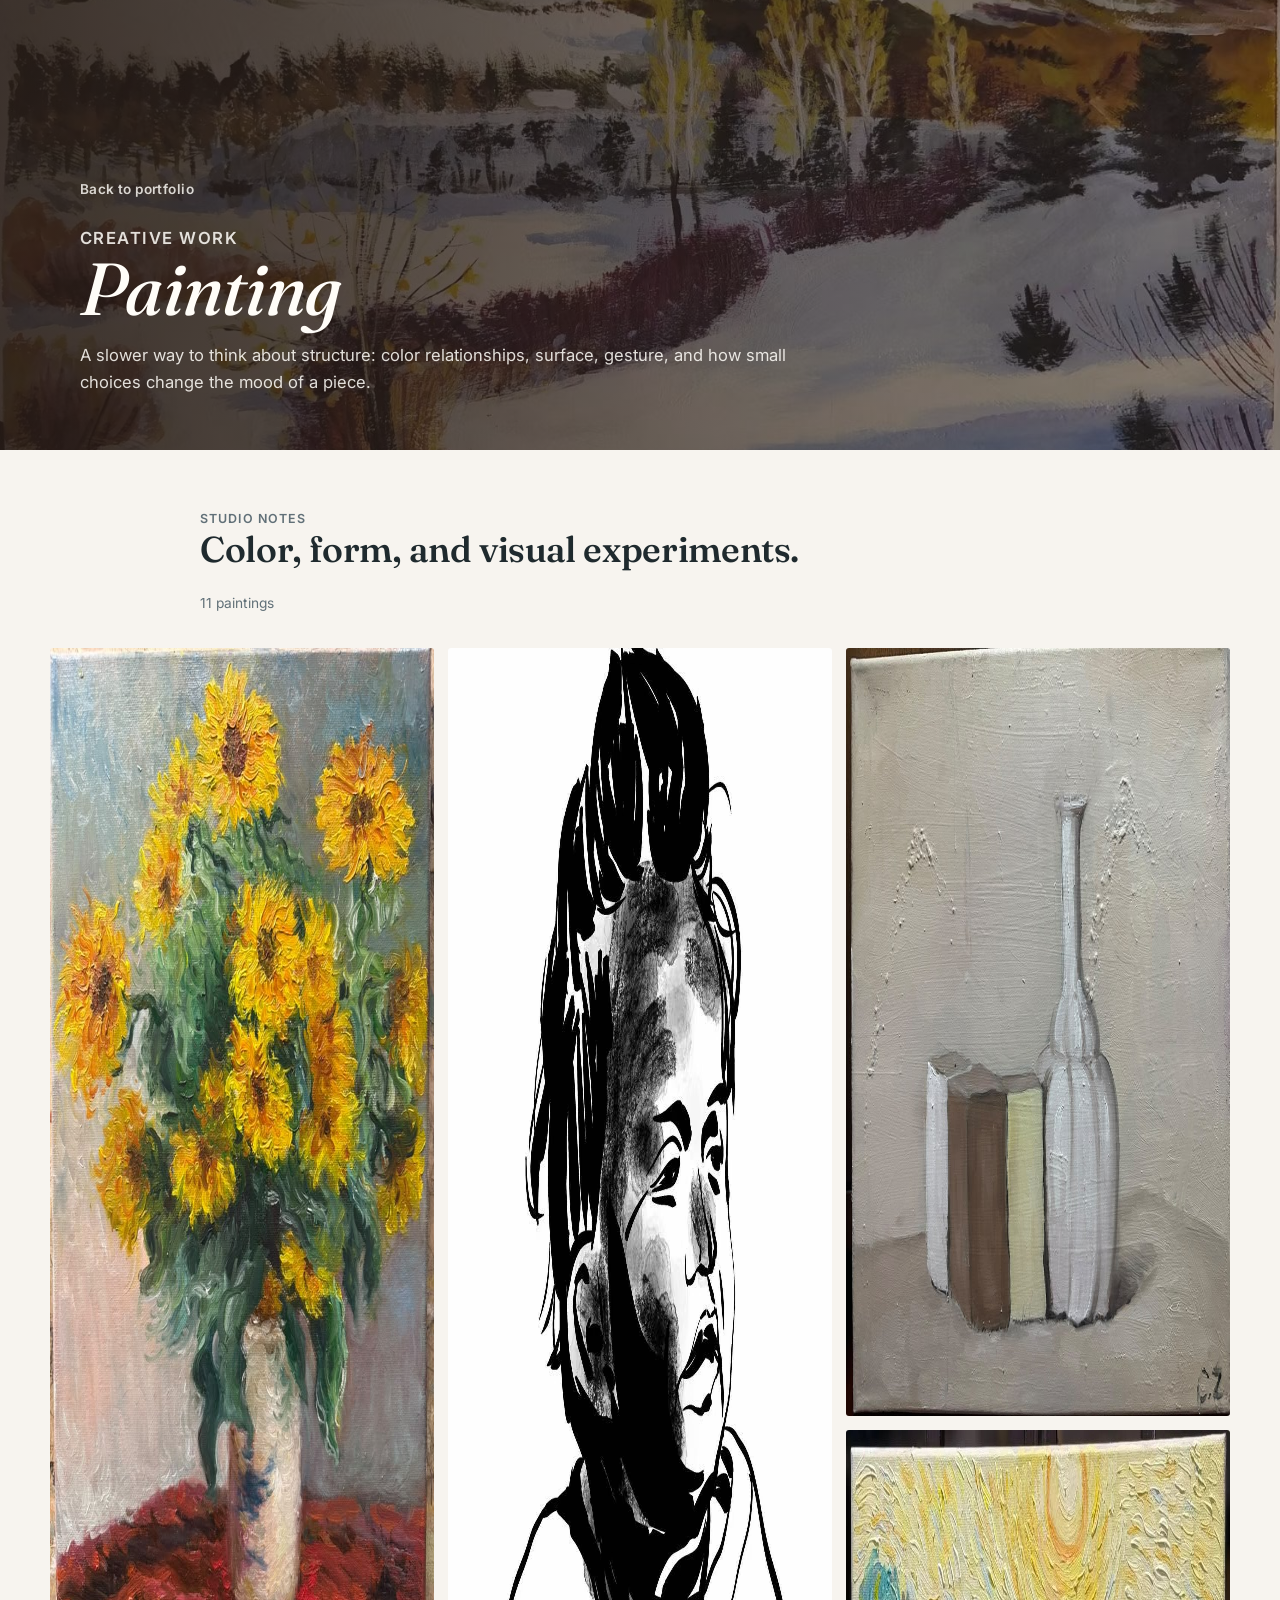
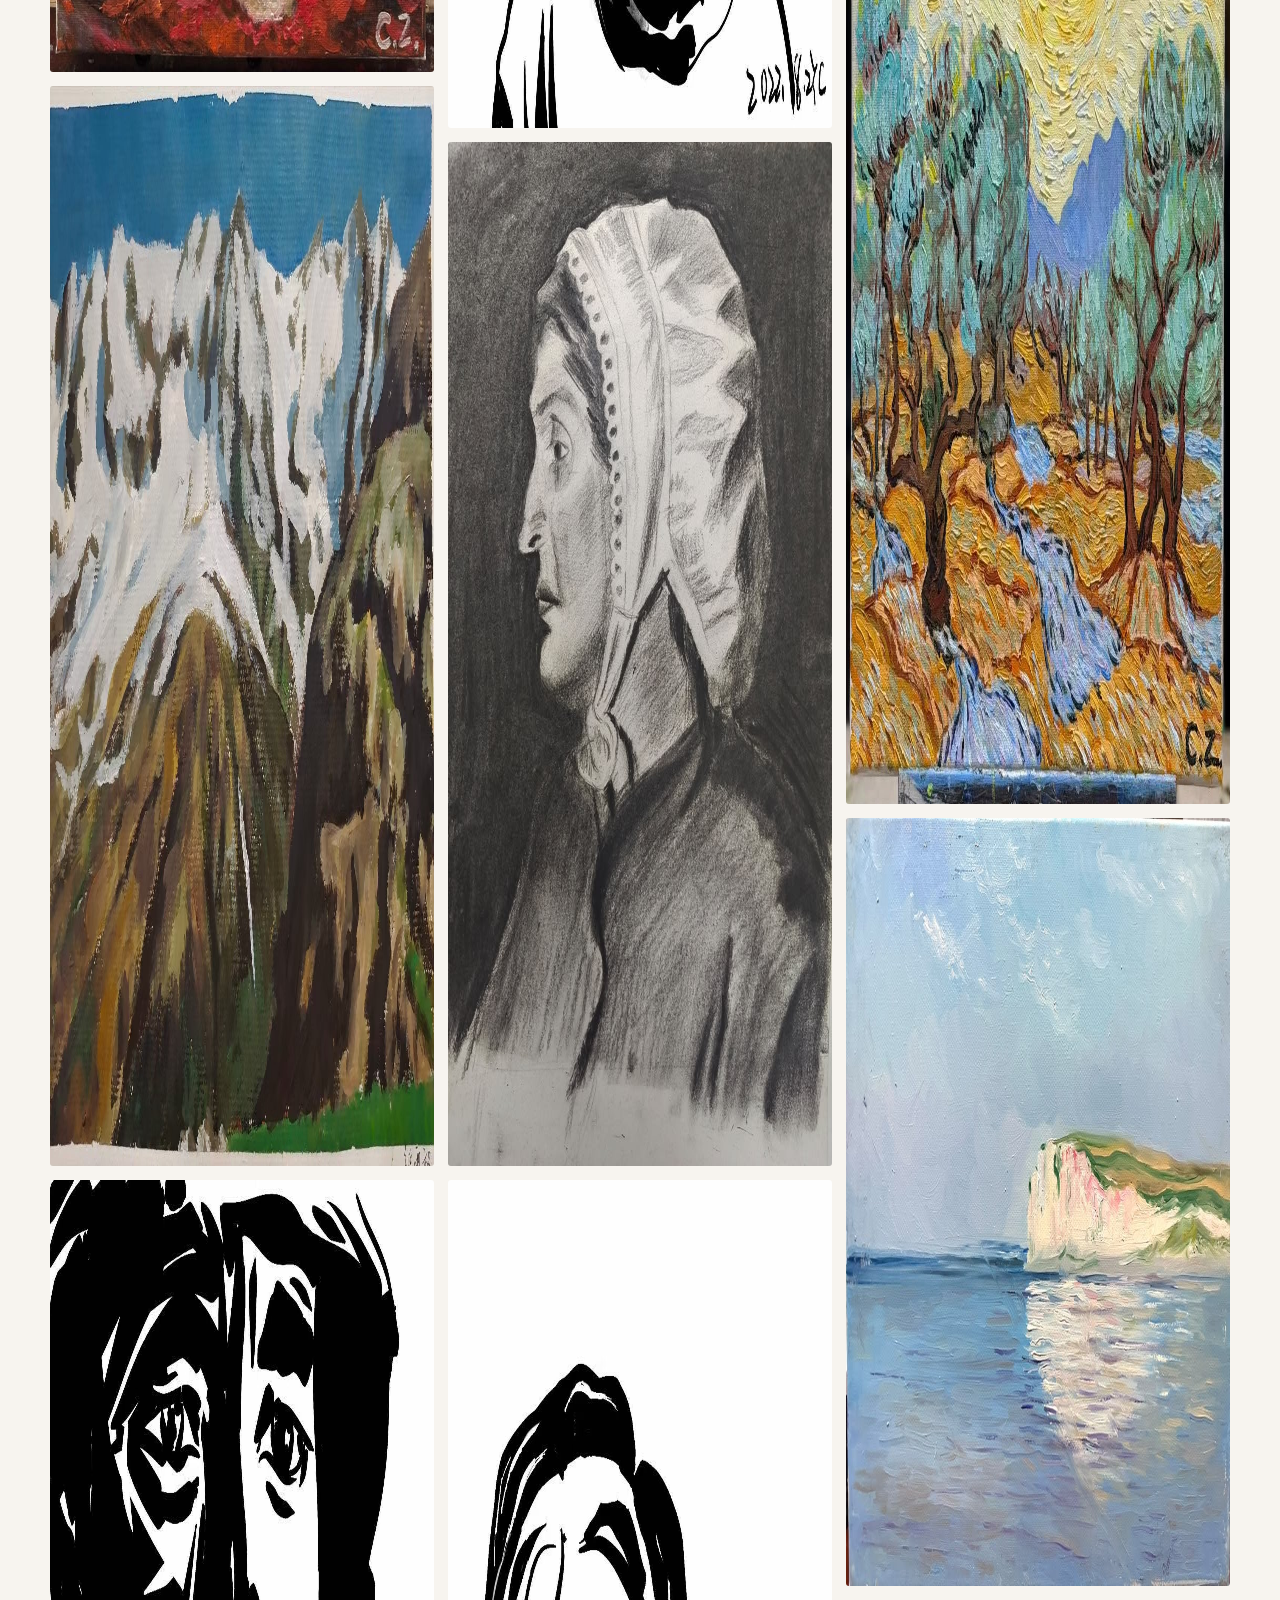
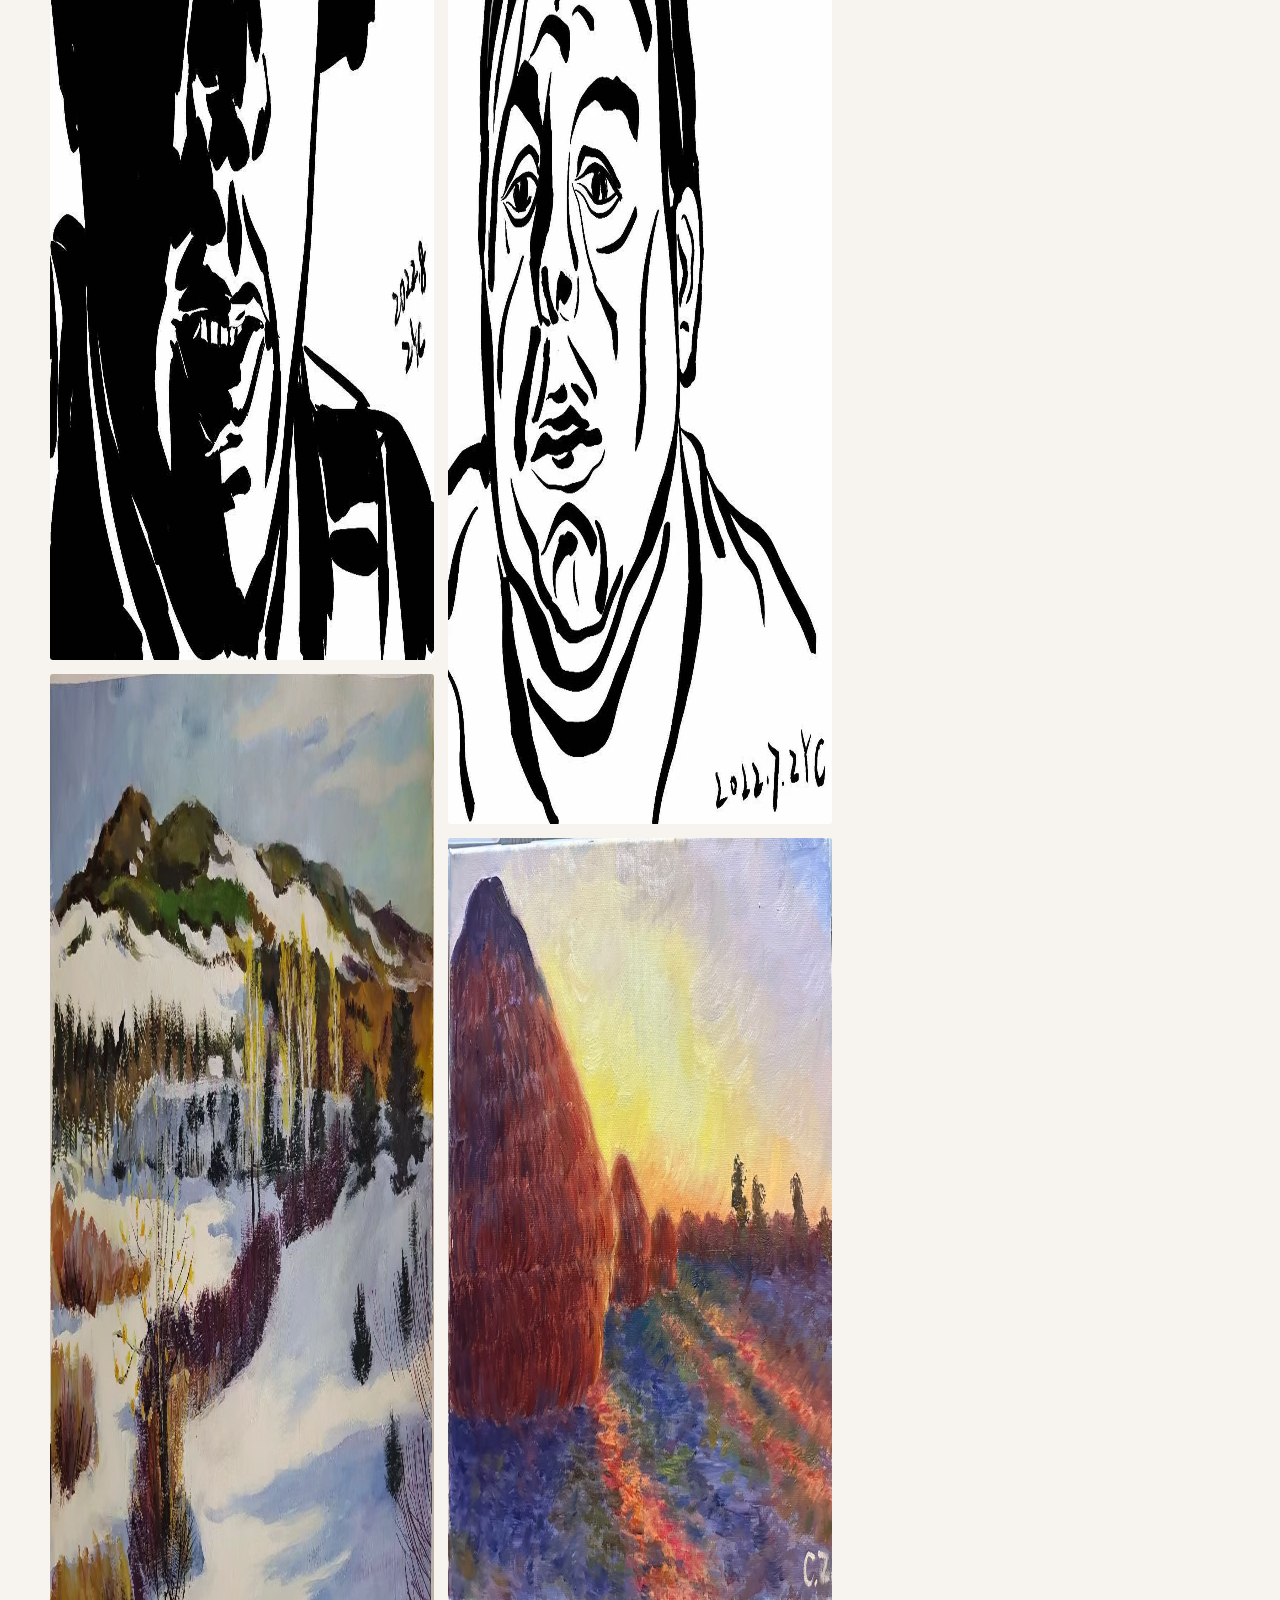
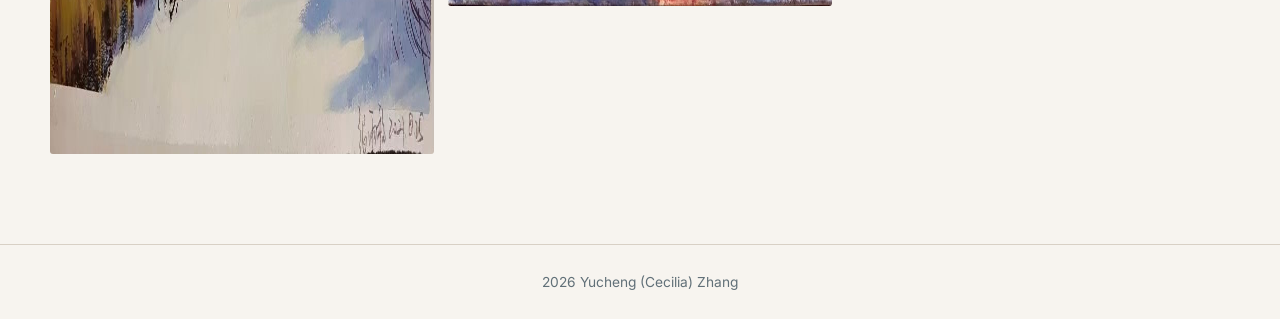
==== painting/index.html @ c375d411 "update" ====
<!DOCTYPE html>
<html lang="en">

<head>
    <meta charset="UTF-8">
    <meta name="viewport" content="width=device-width, initial-scale=1.0">
    <title>Painting | Yucheng (Cecilia) Zhang</title>
    <meta name="description" content="Painting gallery for Yucheng (Cecilia) Zhang: oil and acrylic studies.">
    <link rel="preconnect" href="https://fonts.googleapis.com">
    <link rel="preconnect" href="https://fonts.gstatic.com" crossorigin>
    <link href="https://fonts.googleapis.com/css2?family=Fraunces:ital,opsz,wght@0,9..144,300..600;1,9..144,400..560&family=Inter:wght@400;500;600;700&display=swap" rel="stylesheet">
    <link rel="stylesheet" href="../css/styles.css">
</head>

<body class="gallery-page">
    <header class="gallery-hero painting-hero">
        <div class="gallery-hero-inner">
            <a href="../index.html#creative" class="back-link">Back to portfolio</a>
            <p class="eyebrow">Creative Work</p>
            <h1>Painting</h1>
            <p>
                A slower way to think about structure: color relationships, surface, gesture,
                and how small choices change the mood of a piece.
            </p>
        </div>
    </header>

    <main>
        <section class="gallery-intro">
            <div class="section-kicker">Studio Notes</div>
            <h2>Color, form, and visual experiments.</h2>
            <p class="gallery-count">11 paintings</p>
        </section>

        <section class="photo-grid" aria-label="Painting">
            <figure><img src="painting-01.jpg" alt="Painting 1" loading="lazy" width="768" height="1024"></figure>
            <figure><img src="painting-02.jpg" alt="Painting 2" loading="lazy" width="1457" height="1080"></figure>
            <figure><img src="painting-03.jpg" alt="Painting 3" loading="lazy" width="1440" height="1080"></figure>
            <figure><img src="painting-04.jpg" alt="Painting 4" loading="lazy" width="1495" height="1080"></figure>
            <figure><img src="painting-05.jpg" alt="Painting 5" loading="lazy" width="1397" height="1080"></figure>
            <figure><img src="painting-06.jpg" alt="Painting 6" loading="lazy" width="768" height="1024"></figure>
            <figure><img src="painting-07.jpg" alt="Painting 7" loading="lazy" width="1080" height="1244"></figure>
            <figure><img src="painting-08.jpg" alt="Painting 8" loading="lazy" width="1024" height="768"></figure>
            <figure><img src="painting-09.jpg" alt="Painting 9" loading="lazy" width="1024" height="768"></figure>
            <figure><img src="painting-10.jpg" alt="Painting 10" loading="lazy" width="1289" height="974"></figure>
            <figure><img src="painting-11.jpg" alt="Painting 11" loading="lazy" width="1024" height="768"></figure>
        </section>
    </main>

    <div class="lightbox" id="lightbox">
        <button class="lightbox-close" id="lightbox-close" aria-label="Close">&#10005;</button>
        <button class="lightbox-prev" id="lightbox-prev" aria-label="Previous">&#8249;</button>
        <img id="lightbox-img" src="" alt="">
        <button class="lightbox-next" id="lightbox-next" aria-label="Next">&#8250;</button>
    </div>

    <footer>
        <p>2026 Yucheng (Cecilia) Zhang</p>
    </footer>

    <script>
        (function () {
            var imgs = Array.prototype.slice.call(document.querySelectorAll('.photo-grid img'));
            var lightbox = document.getElementById('lightbox');
            var lightboxImg = document.getElementById('lightbox-img');
            var current = 0;

            function open(index) {
                current = index;
                lightboxImg.src = imgs[current].src;
                lightboxImg.alt = imgs[current].alt;
                lightbox.classList.add('is-open');
            }

            function close() {
                lightbox.classList.remove('is-open');
                lightboxImg.src = '';
            }

            function show(delta) {
                current = (current + delta + imgs.length) % imgs.length;
                lightboxImg.src = imgs[current].src;
                lightboxImg.alt = imgs[current].alt;
            }

            imgs.forEach(function (img, i) {
                img.addEventListener('click', function () { open(i); });
            });

            document.getElementById('lightbox-close').addEventListener('click', close);
            document.getElementById('lightbox-prev').addEventListener('click', function () { show(-1); });
            document.getElementById('lightbox-next').addEventListener('click', function () { show(1); });

            lightbox.addEventListener('click', function (e) {
                if (e.target === lightbox) close();
            });

            document.addEventListener('keydown', function (e) {
                if (!lightbox.classList.contains('is-open')) return;
                if (e.key === 'Escape') close();
                if (e.key === 'ArrowLeft') show(-1);
                if (e.key === 'ArrowRight') show(1);
            });
        })();
    </script>
</body>

</html>
---- css/styles.css ----
/* Yucheng Zhang Portfolio */

:root {
  --paper: #f7f4ef;
  --surface: #fffdf8;
  --surface-2: #efe8de;
  --ink: #1f2a2e;
  --muted: #617078;
  --line: #d8d0c5;
  --teal: #1f766d;
  --blue: #2f5f8f;
  --clay: #a85f42;
  --gold: #b18434;
  --shadow: 0 10px 28px rgba(31, 42, 46, 0.08);
  --shadow-hover: 0 16px 36px rgba(31, 42, 46, 0.14);
  --font-display: "Fraunces", "Iowan Old Style", ui-serif, Georgia, serif;
  --font-body: Inter, ui-sans-serif, system-ui, -apple-system, BlinkMacSystemFont, "Segoe UI", Arial, sans-serif;
  --radius: 3px;
}

* {
  box-sizing: border-box;
}

html {
  scroll-behavior: smooth;
}

body {
  margin: 0;
  min-height: 100vh;
  color: var(--ink);
  background: var(--paper);
  font-family: var(--font-body);
  line-height: 1.62;
}

img {
  max-width: 100%;
  display: block;
}

a {
  color: var(--blue);
  text-decoration: none;
}

a:hover {
  color: var(--teal);
  text-decoration: underline;
}

.hero {
  position: relative;
  min-height: 86vh;
  display: grid;
  align-items: end;
  padding: 96px 24px 64px;
  color: #fffdf8;
  overflow: hidden;
  background:
    linear-gradient(90deg, rgba(17, 24, 27, 0.86), rgba(17, 24, 27, 0.56) 54%, rgba(17, 24, 27, 0.26)),
    url("../imgs/hero-photo.jpg") center 38% / cover no-repeat;
}

.hero::after {
  content: "";
  position: absolute;
  inset: auto 0 0;
  height: 34%;
  background: linear-gradient(180deg, rgba(247, 244, 239, 0), var(--paper));
  pointer-events: none;
}

.hero-inner {
  position: relative;
  z-index: 1;
  width: min(1120px, 100%);
  margin: 0 auto;
}

.profile-pic {
  width: 140px;
  height: 140px;
  border-radius: 999px;
  object-fit: cover;
  border: 2px solid rgba(255, 253, 248, 0.85);
  box-shadow: 0 14px 30px rgba(0, 0, 0, 0.28);
  margin-bottom: 26px;
}

.eyebrow,
.section-kicker,
.meta {
  margin: 0;
  color: var(--muted);
  font-family: var(--font-body);
  font-size: 0.78rem;
  font-weight: 600;
  line-height: 1.5;
  text-transform: uppercase;
  letter-spacing: 0.09em;
}

.hero .eyebrow {
  color: rgba(255, 253, 248, 0.78);
}

h1,
h2,
h3,
p {
  margin-top: 0;
}

h1,
h2,
h3 {
  font-family: var(--font-display);
  font-weight: 560;
  letter-spacing: -0.01em;
}

h1 {
  max-width: 920px;
  margin-bottom: 18px;
  font-size: clamp(2.7rem, 7vw, 5.6rem);
  font-weight: 480;
  font-style: italic;
  line-height: 1.02;
}

h2 {
  margin-bottom: 22px;
  color: var(--ink);
  font-size: clamp(1.7rem, 2.8vw, 2.7rem);
  line-height: 1.14;
}

h3 {
  margin-bottom: 10px;
  color: var(--ink);
  font-size: 1.18rem;
  font-weight: 600;
  line-height: 1.28;
  letter-spacing: 0;
}

.hero-copy {
  max-width: 700px;
  margin-bottom: 26px;
  color: rgba(255, 253, 248, 0.88);
  font-size: clamp(1.02rem, 1.5vw, 1.2rem);
}

.hero-actions,
.resume-grid,
.contact-section p:last-child {
  display: flex;
  flex-wrap: wrap;
  gap: 12px;
}

.button,
.resume-grid a,
.work-card a {
  display: inline-flex;
  align-items: center;
  justify-content: center;
  min-height: 42px;
  padding: 10px 16px;
  border: 1px solid var(--line);
  border-radius: var(--radius);
  background: var(--surface);
  color: var(--ink);
  font-weight: 600;
  font-size: 0.94rem;
  line-height: 1.2;
  text-decoration: none;
  transition: transform 0.15s ease, background 0.15s ease, border-color 0.15s ease, color 0.15s ease;
}

.hero .button {
  border-color: rgba(255, 253, 248, 0.32);
  background: rgba(255, 253, 248, 0.1);
  color: #fffdf8;
  backdrop-filter: blur(14px);
}

.button.primary,
.resume-grid a:first-child {
  border-color: var(--teal);
  background: var(--teal);
  color: #fffdf8;
}

.button:hover,
.resume-grid a:hover,
.work-card a:hover {
  transform: translateY(-1px);
  color: #fffdf8;
  background: var(--ink);
  border-color: var(--ink);
  text-decoration: none;
}

nav {
  position: sticky;
  top: 0;
  z-index: 20;
  display: flex;
  justify-content: center;
  align-items: center;
  gap: 4px;
  flex-wrap: wrap;
  padding: 12px 18px;
  background: rgba(255, 253, 248, 0.88);
  border-bottom: 1px solid var(--line);
  backdrop-filter: blur(18px);
}

nav a {
  padding: 8px 13px;
  border-radius: var(--radius);
  color: var(--ink);
  font-size: 0.88rem;
  font-weight: 600;
  letter-spacing: 0.01em;
}

nav a.nav-secondary {
  color: var(--muted);
  font-size: 0.82rem;
}

nav a:hover {
  color: var(--teal);
  background: rgba(31, 118, 109, 0.08);
  text-decoration: none;
}

.section {
  width: min(1120px, calc(100% - 32px));
  margin: 0 auto;
  padding: 80px 0;
}

.section + .section {
  border-top: 1px solid var(--line);
}

.two-column {
  display: grid;
  grid-template-columns: minmax(0, 1.1fr) minmax(280px, 0.9fr);
  gap: 40px;
  align-items: start;
}

.two-column p,
.work-card p,
.timeline p,
.creative-band > p,
.gallery-intro p {
  color: var(--muted);
}

.signal-list {
  display: grid;
  gap: 12px;
}

.signal-list p {
  margin: 0;
  padding: 14px 16px;
  border-left: 2px solid var(--teal);
  background: rgba(255, 253, 248, 0.6);
}

.work-grid {
  display: grid;
  grid-template-columns: repeat(2, minmax(0, 1fr));
  gap: 18px;
}

.work-card,
.timeline article {
  position: relative;
  padding: 24px;
  border: 1px solid var(--line);
  border-radius: var(--radius);
  background: var(--surface);
  box-shadow: none;
}

.work-card.featured {
  grid-column: 1 / -1;
  display: grid;
  grid-template-columns: minmax(0, 1fr) minmax(280px, 0.78fr);
  column-gap: 28px;
  border-color: var(--ink);
  border-width: 1px;
}

.work-card.featured .meta,
.work-card.featured h3,
.work-card.featured p,
.work-card.featured a {
  grid-column: 1;
}

.work-card.featured ul {
  grid-column: 2;
  grid-row: 2 / span 3;
  margin-top: 0;
}

ul {
  margin: 14px 0 0;
  padding-left: 20px;
}

li {
  margin: 8px 0;
}

li::marker {
  color: var(--teal);
}

.timeline {
  display: grid;
  gap: 16px;
}

.timeline article {
  display: grid;
  grid-template-columns: minmax(180px, 0.36fr) minmax(0, 1fr);
  gap: 20px;
  align-items: start;
}

.timeline h3 {
  margin-bottom: 8px;
}

.timeline p {
  margin: 0;
}

.creative-band {
  width: min(1180px, calc(100% - 32px));
}

.creative-grid {
  display: grid;
  grid-template-columns: repeat(2, minmax(0, 1fr));
  gap: 18px;
  margin-top: 26px;
}

.creative-card {
  min-height: 300px;
  display: flex;
  flex-direction: column;
  justify-content: end;
  gap: 8px;
  padding: 26px;
  border-radius: var(--radius);
  color: #fffdf8;
  overflow: hidden;
  background: #243338;
  box-shadow: none;
  transition: transform 0.2s ease;
}

.creative-card:hover {
  color: #fffdf8;
  transform: translateY(-3px);
  text-decoration: none;
}

.photo-card {
  background:
    linear-gradient(180deg, rgba(20, 29, 32, 0.08), rgba(20, 29, 32, 0.82)),
    url("../imgs/creative-photo.jpg") center / cover no-repeat;
}

.painting-card {
  background:
    linear-gradient(180deg, rgba(57, 37, 31, 0.1), rgba(57, 37, 31, 0.84)),
    url("../imgs/creative-painting.jpg") center / cover no-repeat;
}

.creative-card span {
  font-family: var(--font-body);
  font-size: 0.78rem;
  font-weight: 700;
  letter-spacing: 0.1em;
  text-transform: uppercase;
}

.creative-card strong {
  max-width: 520px;
  font-family: var(--font-display);
  font-weight: 500;
  font-style: italic;
  font-size: clamp(1.3rem, 2.2vw, 1.85rem);
  line-height: 1.2;
}

.resume-grid {
  align-items: stretch;
}

.resume-grid a {
  flex: 1 1 220px;
}

.contact-section {
  padding-bottom: 64px;
}

.contact-section p {
  margin-bottom: 12px;
}

.contact-section p:last-child a {
  padding-right: 16px;
  font-weight: 600;
}

footer {
  padding: 26px;
  border-top: 1px solid var(--line);
  color: var(--muted);
  text-align: center;
  font-size: 0.86rem;
}

footer p {
  margin: 0;
}

/* ---------- Gallery pages ---------- */

.gallery-page {
  background: var(--paper);
}

.gallery-hero {
  min-height: 50vh;
  display: grid;
  align-items: end;
  padding: 84px 24px 54px;
  color: #fffdf8;
  background:
    linear-gradient(90deg, rgba(17, 24, 27, 0.84), rgba(17, 24, 27, 0.38)),
    url("../imgs/gallery-photo-hero.jpg") center / cover no-repeat;
}

.painting-hero {
  background:
    linear-gradient(90deg, rgba(38, 28, 24, 0.86), rgba(38, 28, 24, 0.4)),
    url("../imgs/gallery-painting-hero.jpg") center / cover no-repeat;
}

.gallery-hero-inner {
  width: min(1120px, 100%);
  margin: 0 auto;
}

.back-link {
  display: inline-flex;
  margin-bottom: 26px;
  color: rgba(255, 253, 248, 0.82);
  font-family: var(--font-body);
  font-size: 0.85rem;
  font-weight: 600;
  letter-spacing: 0.03em;
}

.back-link:hover {
  color: #fffdf8;
}

.gallery-hero h1 {
  margin-bottom: 16px;
  font-size: clamp(2.6rem, 6vw, 4.6rem);
}

.gallery-hero p {
  max-width: 720px;
  margin-bottom: 0;
  color: rgba(255, 253, 248, 0.86);
  font-size: 1.04rem;
}

.gallery-intro {
  width: min(880px, calc(100% - 32px));
  margin: 0 auto;
  padding: 60px 0 12px;
}

.gallery-count {
  color: var(--muted);
  font-size: 0.86rem;
}

/* Masonry image grid */
.photo-grid {
  width: min(1180px, calc(100% - 32px));
  margin: 8px auto 90px;
  column-count: 3;
  column-gap: 14px;
}

.photo-grid figure {
  margin: 0 0 14px;
  break-inside: avoid;
  position: relative;
  overflow: hidden;
  border-radius: var(--radius);
  background: var(--surface-2);
}

.photo-grid img {
  width: 100%;
  display: block;
  cursor: zoom-in;
  transition: transform 0.5s ease, filter 0.5s ease;
}

.photo-grid figure:hover img {
  transform: scale(1.025);
}

@media (max-width: 860px) {
  .photo-grid {
    column-count: 2;
  }
}

@media (max-width: 560px) {
  .photo-grid {
    column-count: 1;
  }
}

/* Lightbox */
.lightbox {
  position: fixed;
  inset: 0;
  z-index: 100;
  display: none;
  align-items: center;
  justify-content: center;
  padding: 40px;
  background: rgba(15, 19, 21, 0.94);
}

.lightbox.is-open {
  display: flex;
}

.lightbox img {
  max-width: 100%;
  max-height: 88vh;
  border-radius: 2px;
  box-shadow: 0 30px 70px rgba(0, 0, 0, 0.5);
}

.lightbox-close,
.lightbox-prev,
.lightbox-next {
  position: absolute;
  border: 1px solid rgba(255, 253, 248, 0.3);
  background: rgba(255, 253, 248, 0.08);
  color: #fffdf8;
  border-radius: 999px;
  width: 44px;
  height: 44px;
  display: flex;
  align-items: center;
  justify-content: center;
  font-family: var(--font-body);
  font-size: 1.1rem;
  cursor: pointer;
}

.lightbox-close:hover,
.lightbox-prev:hover,
.lightbox-next:hover {
  background: rgba(255, 253, 248, 0.18);
}

.lightbox-close {
  top: 22px;
  right: 22px;
}

.lightbox-prev {
  left: 22px;
  top: 50%;
  transform: translateY(-50%);
}

.lightbox-next {
  right: 22px;
  top: 50%;
  transform: translateY(-50%);
}

@media (max-width: 560px) {
  .lightbox {
    padding: 18px;
  }

  .lightbox-prev,
  .lightbox-next {
    width: 38px;
    height: 38px;
  }
}

@media (max-width: 860px) {
  .hero {
    min-height: 78vh;
    padding-top: 76px;
  }

  .two-column,
  .work-grid,
  .work-card.featured,
  .timeline article,
  .creative-grid {
    grid-template-columns: 1fr;
  }

  .work-card.featured .meta,
  .work-card.featured h3,
  .work-card.featured p,
  .work-card.featured a,
  .work-card.featured ul {
    grid-column: auto;
    grid-row: auto;
  }

  .timeline article {
    gap: 6px;
  }
}

@media (max-width: 560px) {
  .hero,
  .gallery-hero {
    padding-left: 18px;
    padding-right: 18px;
  }

  .profile-pic {
    width: 112px;
    height: 112px;
  }

  h1 {
    font-size: clamp(2.3rem, 14vw, 3.6rem);
  }

  h2 {
    font-size: 1.6rem;
  }

  nav {
    justify-content: flex-start;
    overflow-x: auto;
  }

  nav a {
    white-space: nowrap;
  }

  .section {
    width: min(100% - 24px, 1120px);
    padding: 56px 0;
  }

  .work-card,
  .timeline article {
    padding: 18px;
  }

  .creative-card {
    min-height: 230px;
  }
}
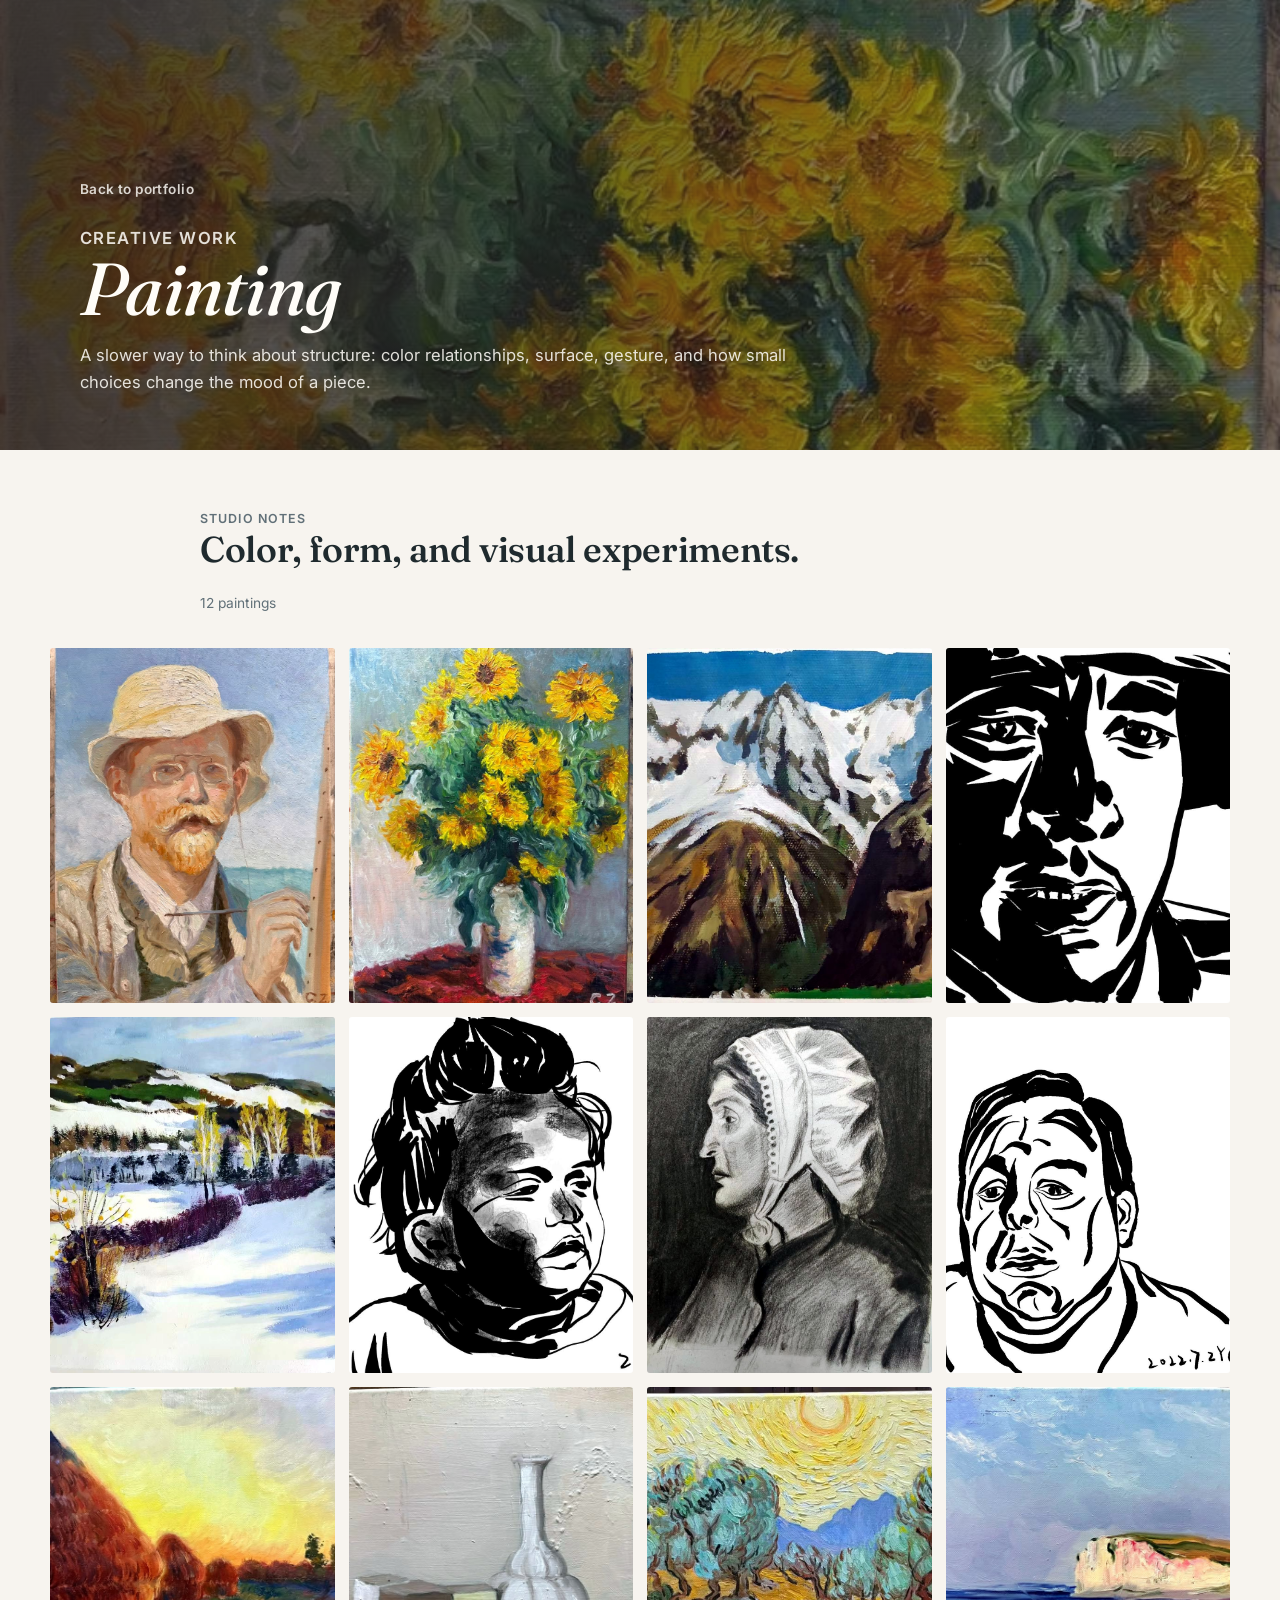
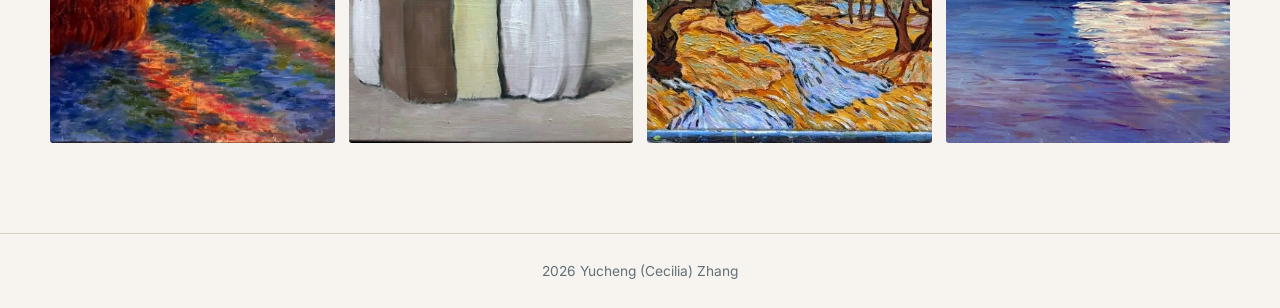
==== commit 26a37d44: "update" ====
--- a/painting/index.html
+++ b/painting/index.html
@@ -29,10 +29,11 @@
         <section class="gallery-intro">
             <div class="section-kicker">Studio Notes</div>
             <h2>Color, form, and visual experiments.</h2>
-            <p class="gallery-count">11 paintings</p>
+            <p class="gallery-count">12 paintings</p>
         </section>
 
         <section class="photo-grid" aria-label="Painting">
+            <figure><img src="self-protrait.jpeg" alt="Portrait of a painter in a straw hat" loading="lazy" width="768" height="1024"></figure>
             <figure><img src="painting-01.jpg" alt="Painting 1" loading="lazy" width="768" height="1024"></figure>
             <figure><img src="painting-02.jpg" alt="Painting 2" loading="lazy" width="1457" height="1080"></figure>
             <figure><img src="painting-03.jpg" alt="Painting 3" loading="lazy" width="1440" height="1080"></figure>
--- a/css/styles.css
+++ b/css/styles.css
@@ -258,7 +258,6 @@
 
 .two-column p,
 .work-card p,
-.timeline p,
 .creative-band > p,
 .gallery-intro p {
   color: var(--muted);
@@ -282,8 +281,7 @@
   gap: 18px;
 }
 
-.work-card,
-.timeline article {
+.work-card {
   position: relative;
   padding: 24px;
   border: 1px solid var(--line);
@@ -327,24 +325,33 @@
   color: var(--teal);
 }
 
-.timeline {
-  display: grid;
-  gap: 16px;
-}
-
-.timeline article {
-  display: grid;
-  grid-template-columns: minmax(180px, 0.36fr) minmax(0, 1fr);
-  gap: 20px;
-  align-items: start;
-}
-
-.timeline h3 {
-  margin-bottom: 8px;
-}
-
-.timeline p {
+.more-list {
+  margin-top: 34px;
+  border-top: 1px solid var(--line);
+}
+
+.more-item {
+  display: grid;
+  grid-template-columns: minmax(200px, 0.34fr) minmax(0, 1fr);
+  gap: 24px;
+  align-items: baseline;
+  padding: 20px 0;
+  border-bottom: 1px solid var(--line);
+}
+
+.more-item-head h3 {
+  margin-bottom: 4px;
+  font-size: 1rem;
+}
+
+.more-item-head .meta {
+  font-size: 0.74rem;
+}
+
+.more-item p {
   margin: 0;
+  color: var(--muted);
+  font-size: 0.94rem;
 }
 
 .creative-band {
@@ -388,7 +395,7 @@
 .painting-card {
   background:
     linear-gradient(180deg, rgba(57, 37, 31, 0.1), rgba(57, 37, 31, 0.84)),
-    url("../imgs/creative-painting.jpg") center / cover no-repeat;
+    url("../painting/painting-01.jpg") center 30% / cover no-repeat;
 }
 
 .creative-card span {
@@ -413,7 +420,7 @@
 }
 
 .resume-grid a {
-  flex: 1 1 220px;
+  flex: 0 1 280px;
 }
 
 .contact-section {
@@ -461,7 +468,7 @@
 .painting-hero {
   background:
     linear-gradient(90deg, rgba(38, 28, 24, 0.86), rgba(38, 28, 24, 0.4)),
-    url("../imgs/gallery-painting-hero.jpg") center / cover no-repeat;
+    url("../painting/painting-01.jpg") center 30% / cover no-repeat;
 }
 
 .gallery-hero-inner {
@@ -506,43 +513,43 @@
   font-size: 0.86rem;
 }
 
-/* Masonry image grid */
+/* Uniform image grid - each tile keeps a consistent ratio via object-fit:cover
+   so mixed landscape/portrait photos never look squeezed or distorted.
+   Clicking a tile opens the full, uncropped image in the lightbox. */
 .photo-grid {
   width: min(1180px, calc(100% - 32px));
   margin: 8px auto 90px;
-  column-count: 3;
-  column-gap: 14px;
+  display: grid;
+  grid-template-columns: repeat(auto-fill, minmax(230px, 1fr));
+  gap: 14px;
 }
 
 .photo-grid figure {
-  margin: 0 0 14px;
-  break-inside: avoid;
+  margin: 0;
   position: relative;
   overflow: hidden;
   border-radius: var(--radius);
   background: var(--surface-2);
+  aspect-ratio: 4 / 5;
 }
 
 .photo-grid img {
   width: 100%;
+  height: 100%;
   display: block;
+  object-fit: cover;
   cursor: zoom-in;
-  transition: transform 0.5s ease, filter 0.5s ease;
+  transition: transform 0.5s ease;
 }
 
 .photo-grid figure:hover img {
-  transform: scale(1.025);
-}
-
-@media (max-width: 860px) {
-  .photo-grid {
-    column-count: 2;
-  }
+  transform: scale(1.04);
 }
 
 @media (max-width: 560px) {
   .photo-grid {
-    column-count: 1;
+    grid-template-columns: repeat(2, minmax(0, 1fr));
+    gap: 8px;
   }
 }
 
@@ -631,7 +638,7 @@
   .two-column,
   .work-grid,
   .work-card.featured,
-  .timeline article,
+  .more-item,
   .creative-grid {
     grid-template-columns: 1fr;
   }
@@ -645,8 +652,12 @@
     grid-row: auto;
   }
 
-  .timeline article {
+  .more-item {
     gap: 6px;
+  }
+
+  .more-item-head .meta {
+    margin-top: 2px;
   }
 }
 
@@ -684,9 +695,12 @@
     padding: 56px 0;
   }
 
-  .work-card,
-  .timeline article {
+  .work-card {
     padding: 18px;
+  }
+
+  .more-item {
+    padding: 16px 0;
   }
 
   .creative-card {
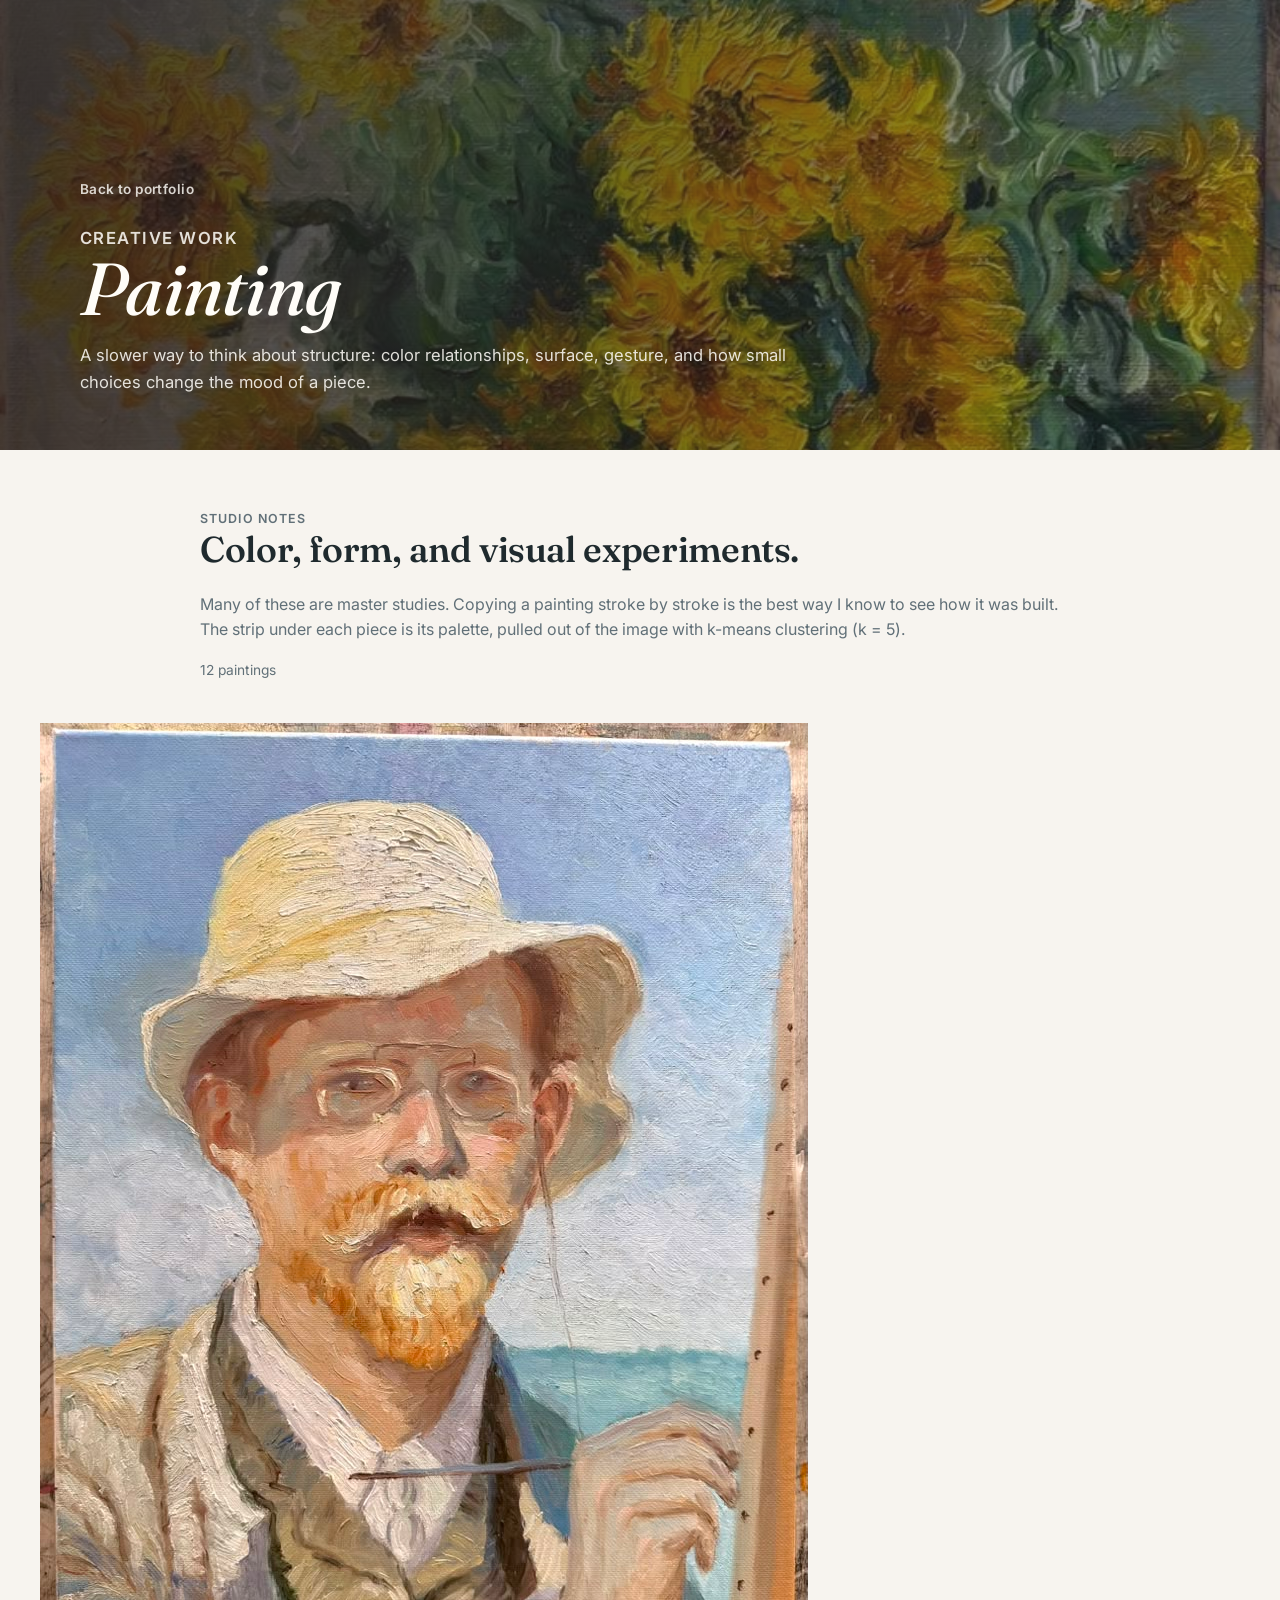
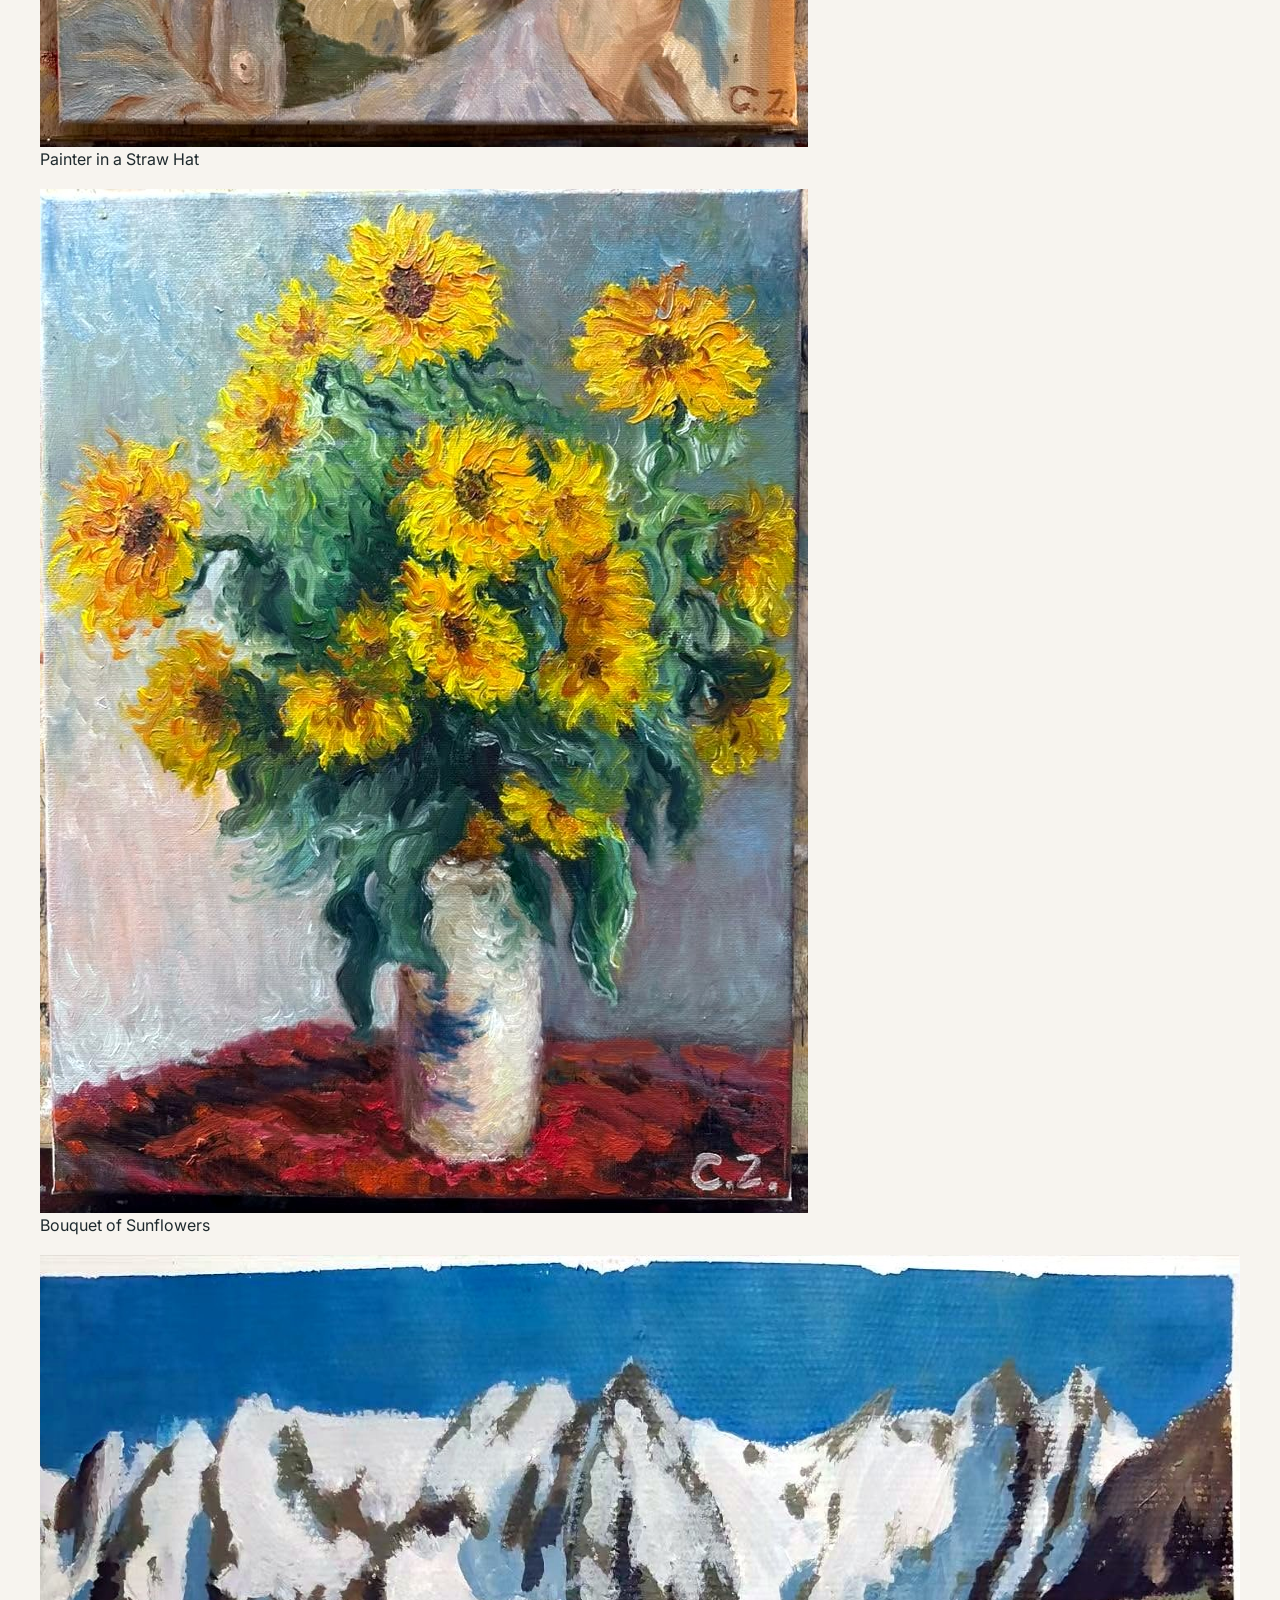
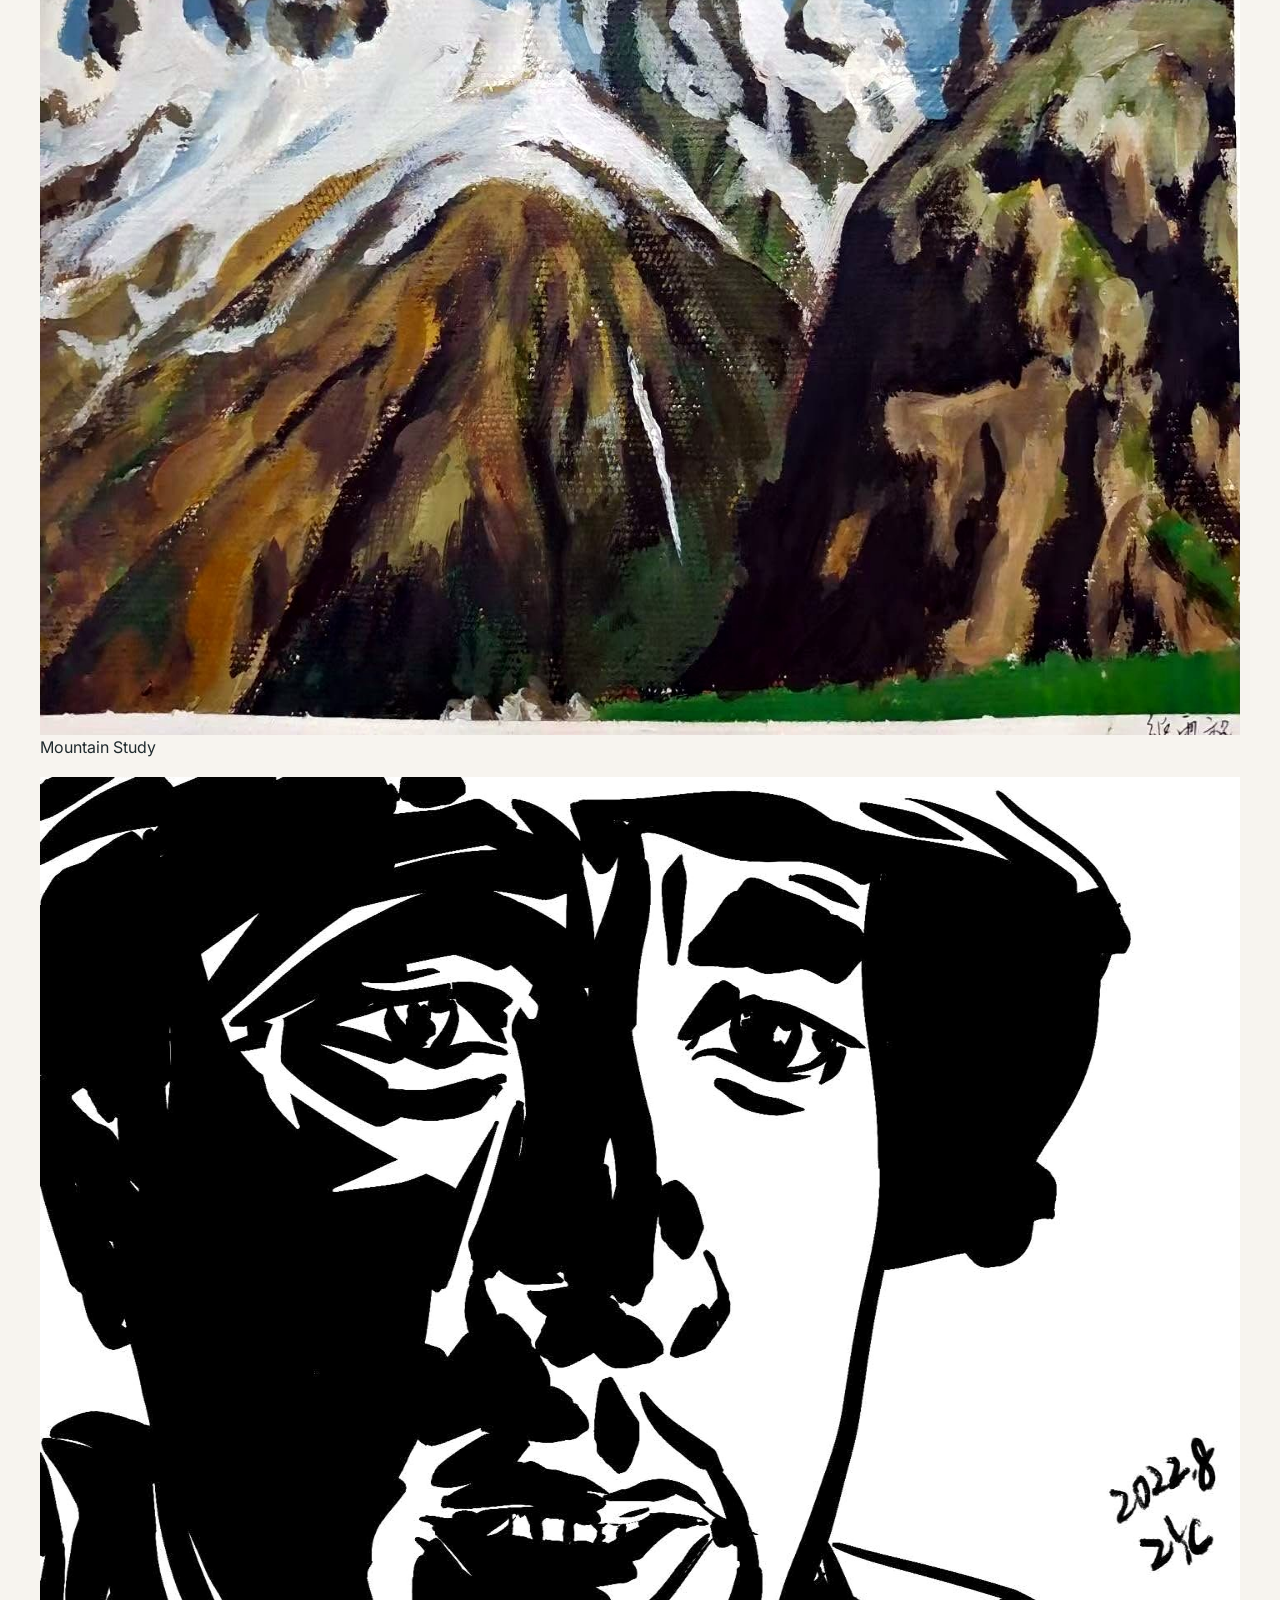
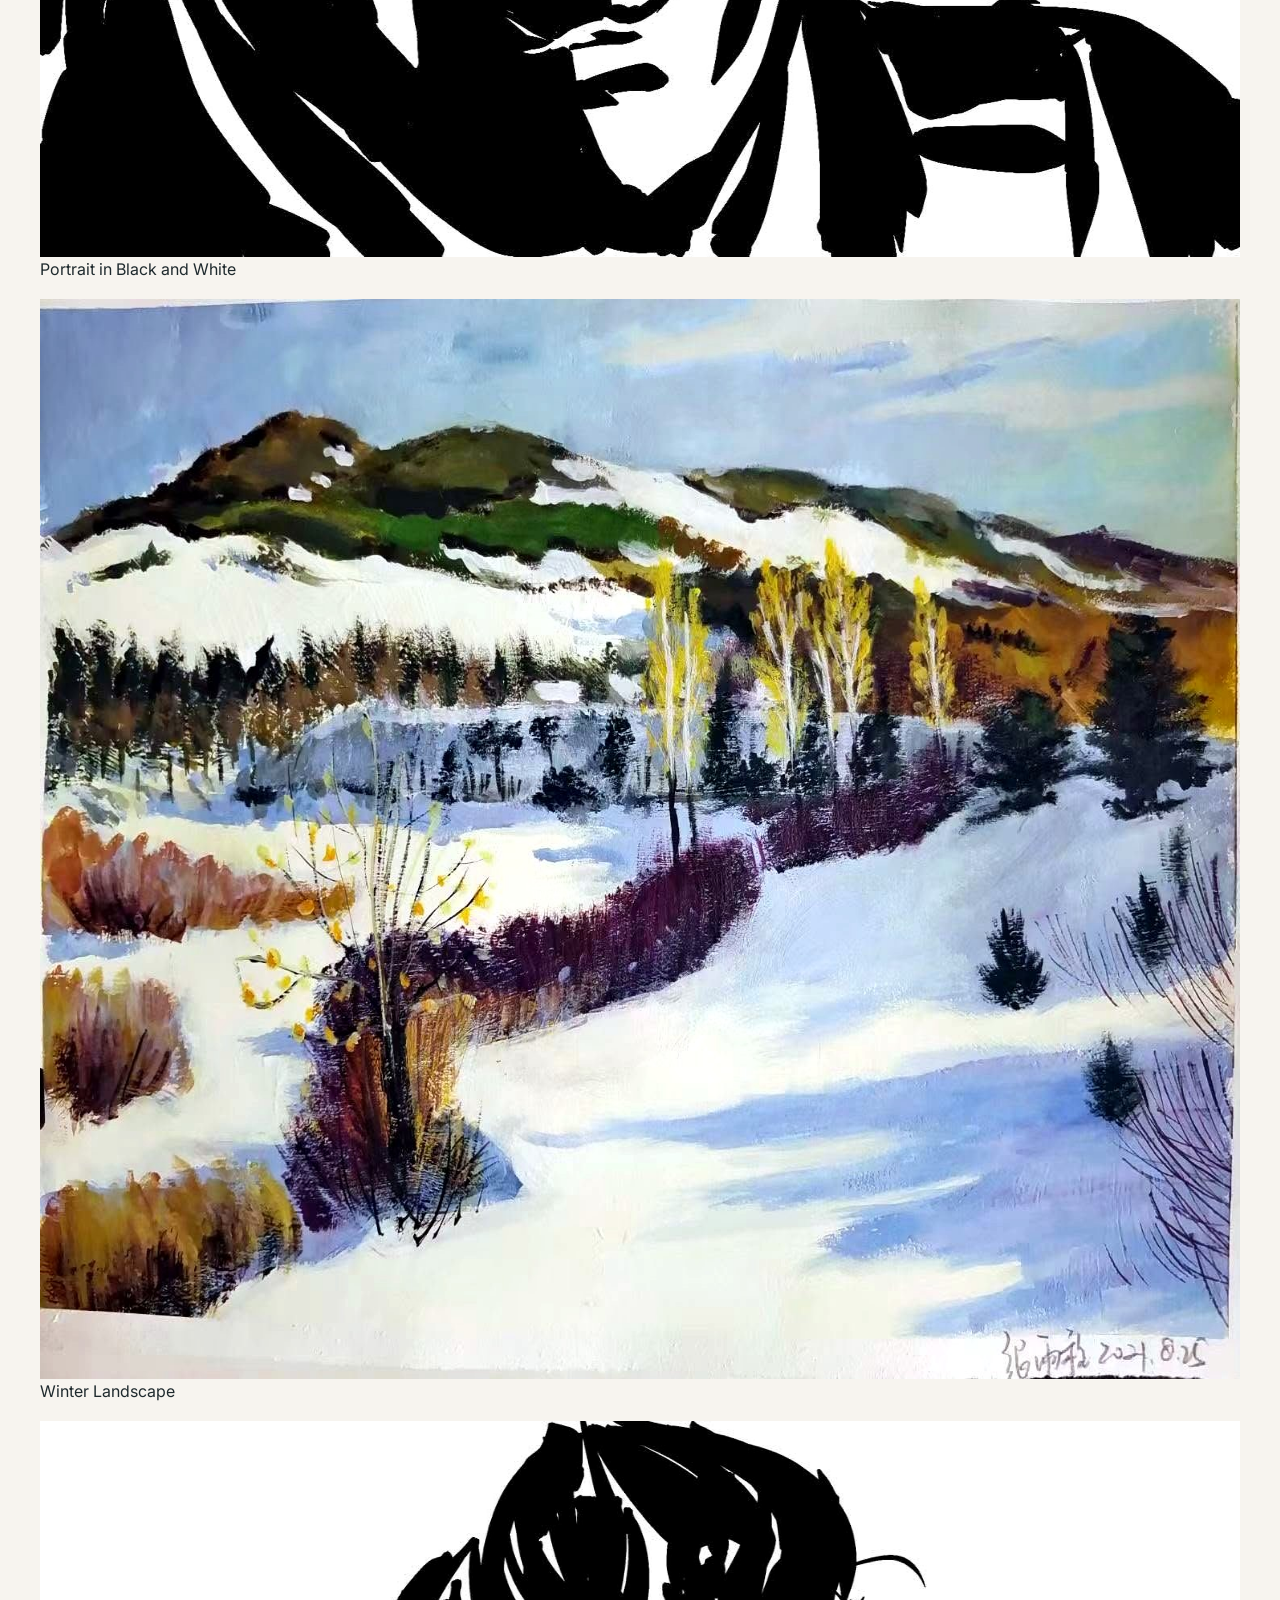
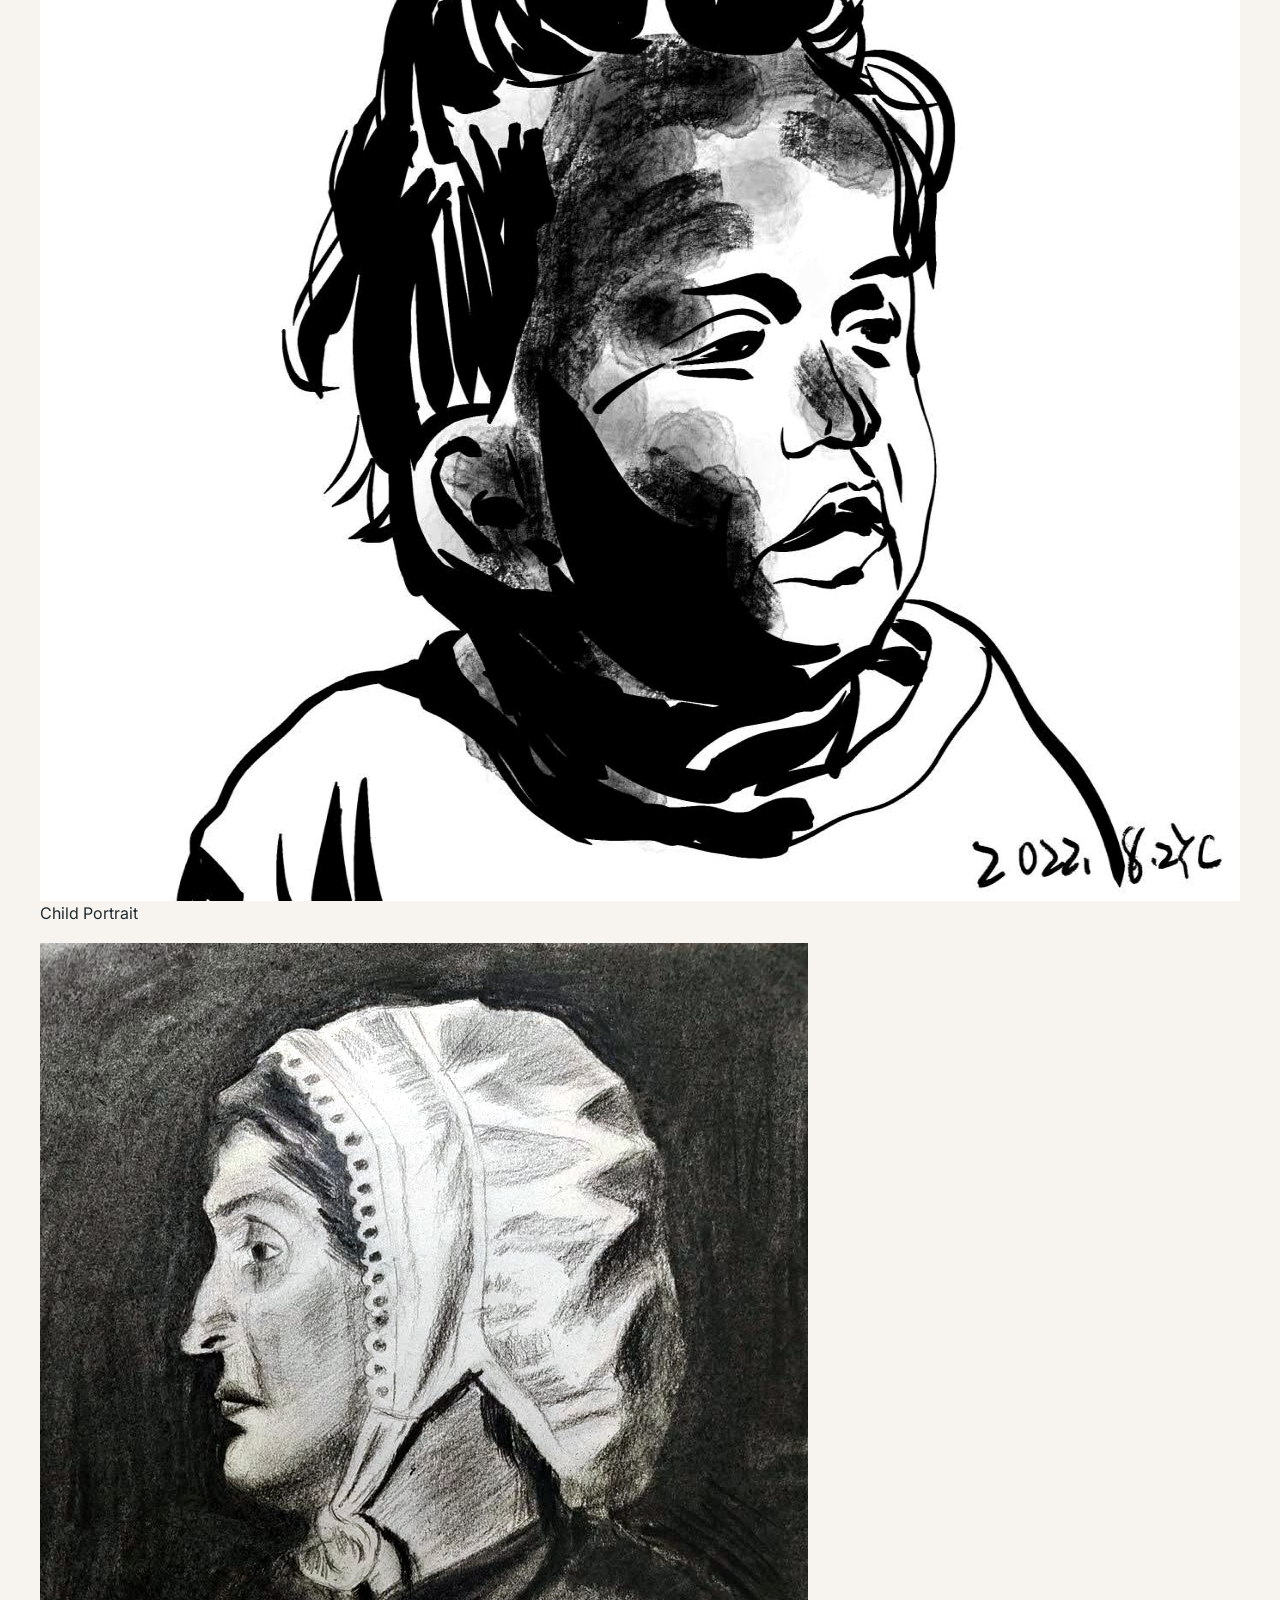
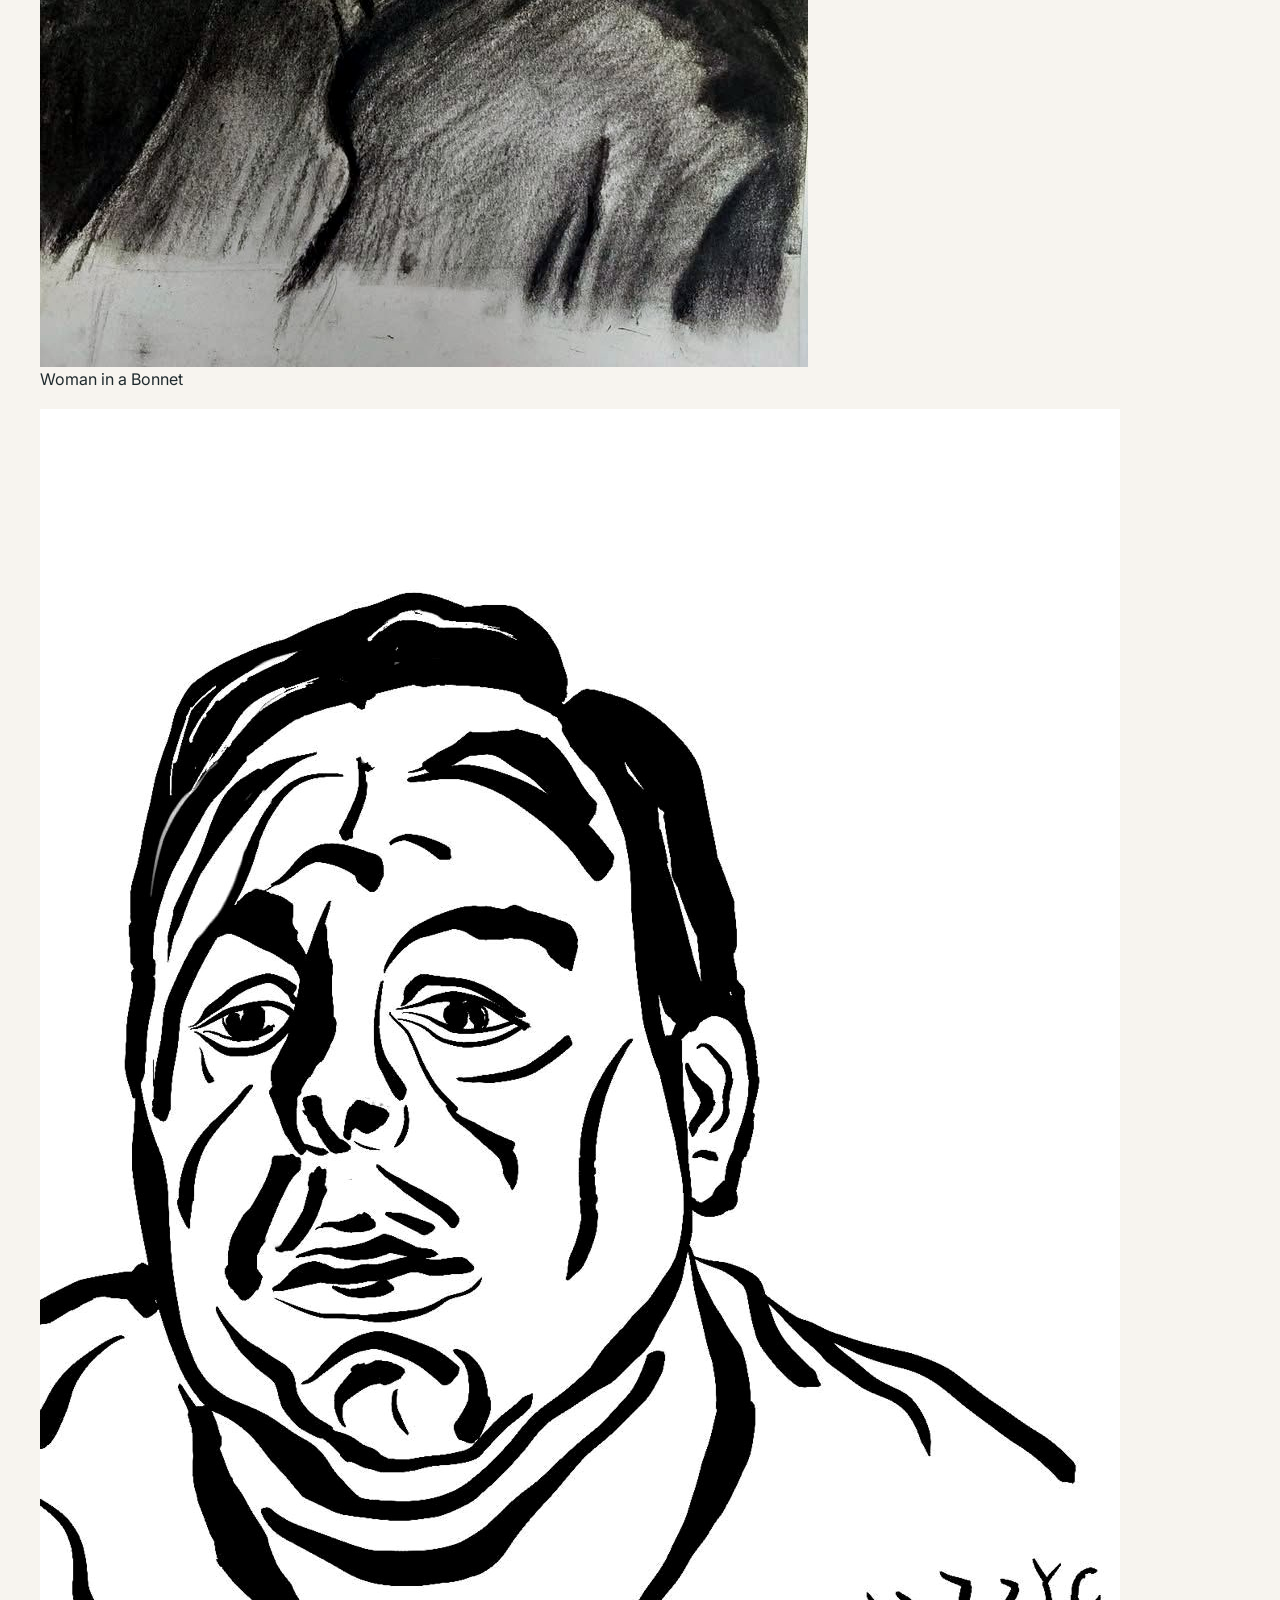
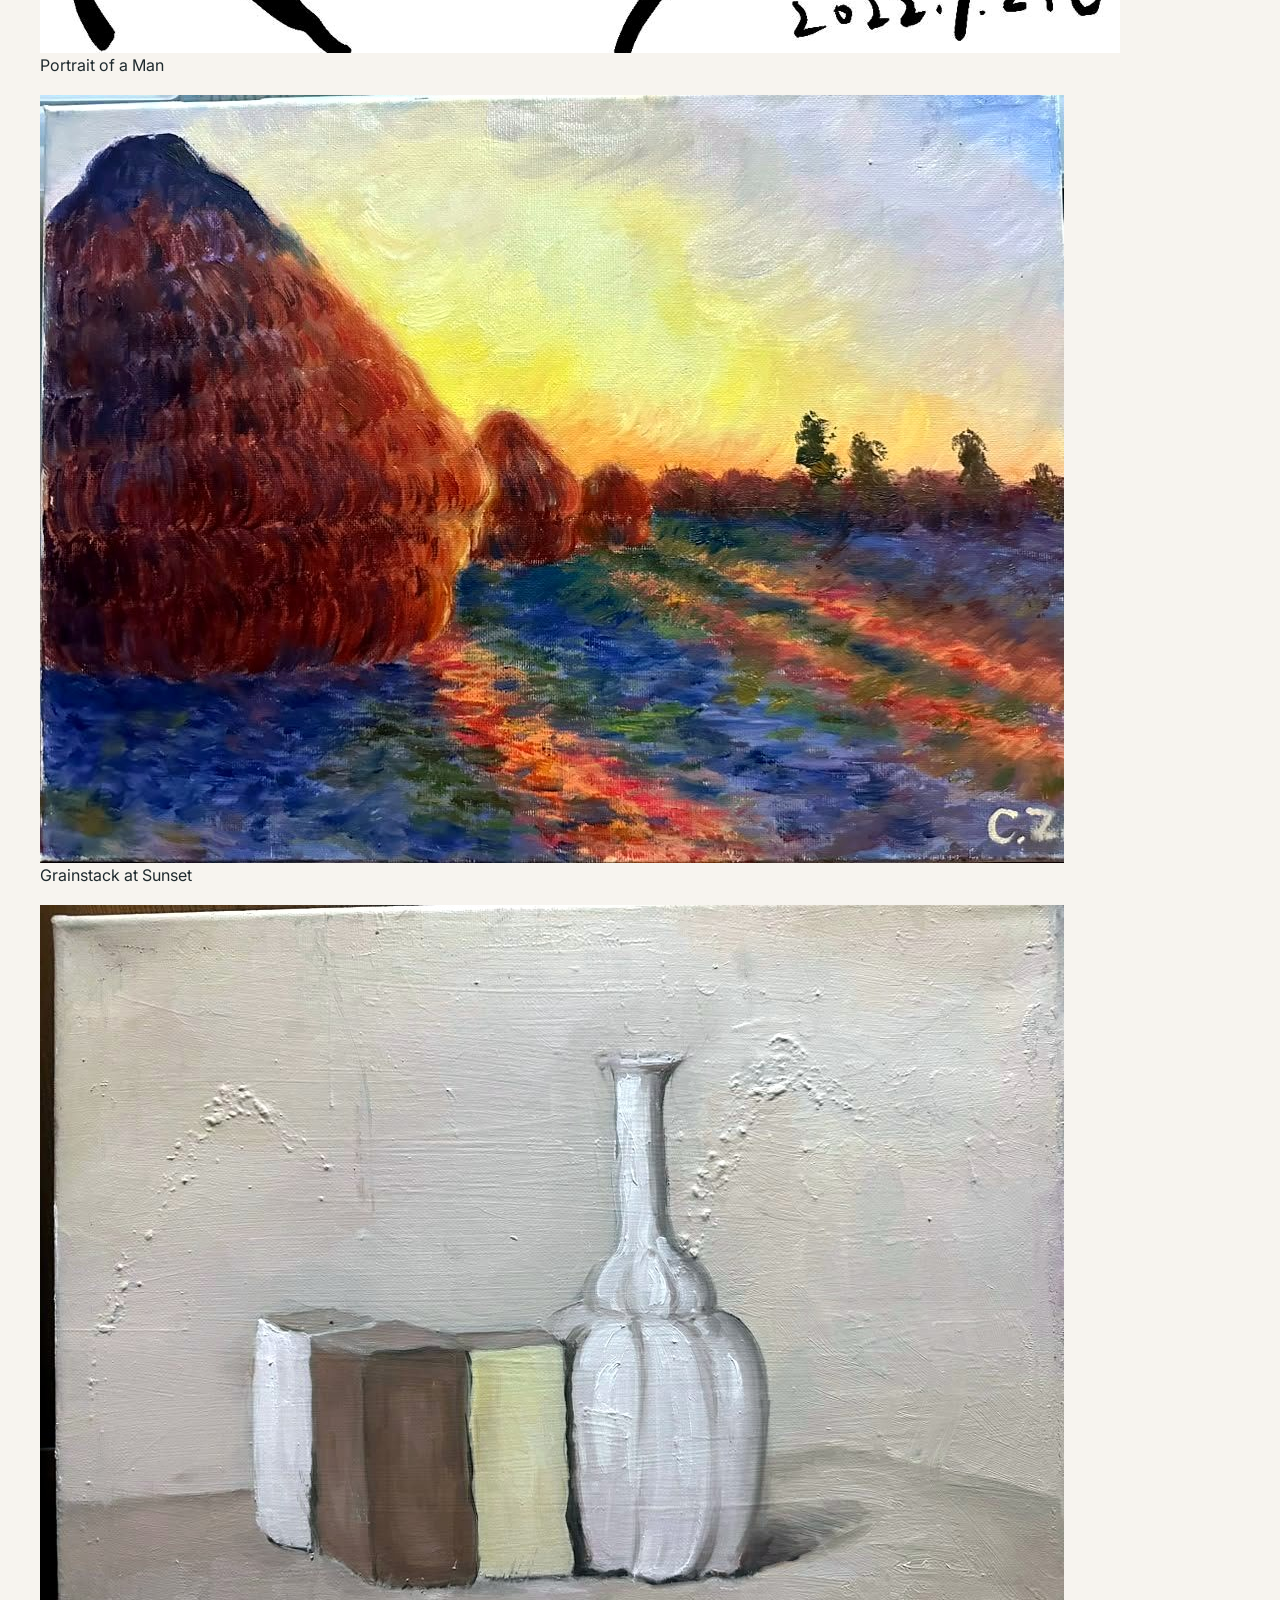
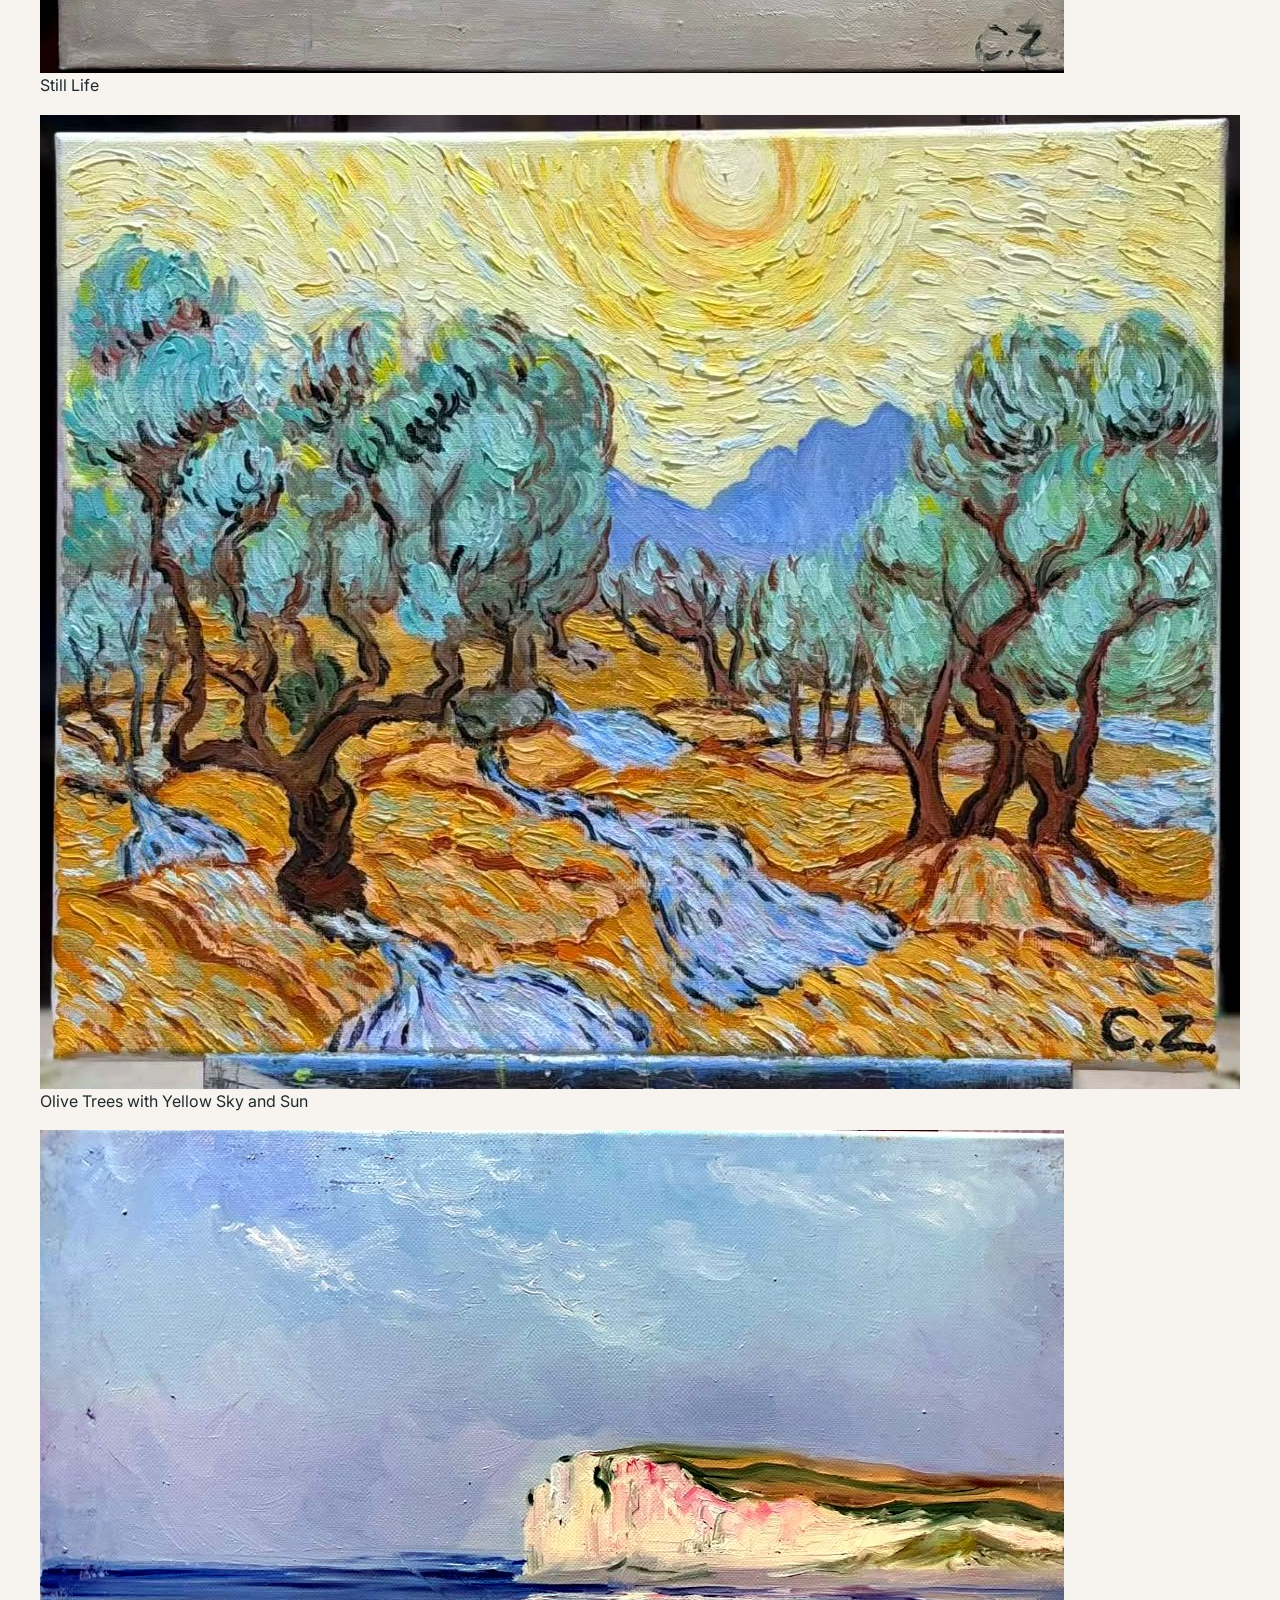
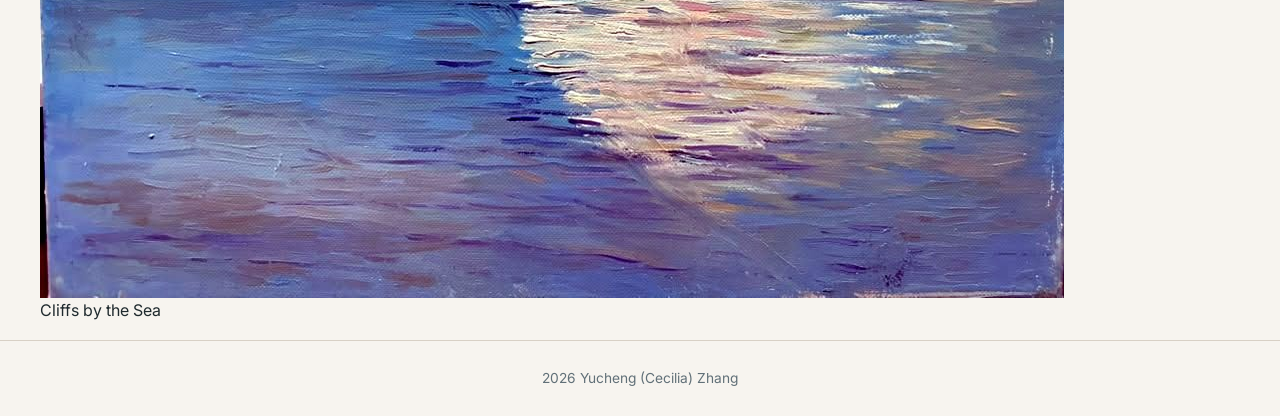
==== commit 68d723ed: "update" ====
--- a/painting/index.html
+++ b/painting/index.html
@@ -29,29 +29,78 @@
         <section class="gallery-intro">
             <div class="section-kicker">Studio Notes</div>
             <h2>Color, form, and visual experiments.</h2>
+            <p>
+                Many of these are master studies. Copying a painting stroke by stroke is the best way
+                I know to see how it was built. The strip under each piece is its palette, pulled out
+                of the image with k-means clustering (k = 5).
+            </p>
             <p class="gallery-count">12 paintings</p>
         </section>
 
-        <section class="photo-grid" aria-label="Painting">
-            <figure><img src="self-protrait.jpeg" alt="Portrait of a painter in a straw hat" loading="lazy" width="768" height="1024"></figure>
-            <figure><img src="painting-01.jpg" alt="Painting 1" loading="lazy" width="768" height="1024"></figure>
-            <figure><img src="painting-02.jpg" alt="Painting 2" loading="lazy" width="1457" height="1080"></figure>
-            <figure><img src="painting-03.jpg" alt="Painting 3" loading="lazy" width="1440" height="1080"></figure>
-            <figure><img src="painting-04.jpg" alt="Painting 4" loading="lazy" width="1495" height="1080"></figure>
-            <figure><img src="painting-05.jpg" alt="Painting 5" loading="lazy" width="1397" height="1080"></figure>
-            <figure><img src="painting-06.jpg" alt="Painting 6" loading="lazy" width="768" height="1024"></figure>
-            <figure><img src="painting-07.jpg" alt="Painting 7" loading="lazy" width="1080" height="1244"></figure>
-            <figure><img src="painting-08.jpg" alt="Painting 8" loading="lazy" width="1024" height="768"></figure>
-            <figure><img src="painting-09.jpg" alt="Painting 9" loading="lazy" width="1024" height="768"></figure>
-            <figure><img src="painting-10.jpg" alt="Painting 10" loading="lazy" width="1289" height="974"></figure>
-            <figure><img src="painting-11.jpg" alt="Painting 11" loading="lazy" width="1024" height="768"></figure>
+        <section class="art-grid" aria-label="Painting">
+            <figure class="art" data-title="Painter in a Straw Hat" data-meta="Portrait study · Oil" data-note="" data-palette="#cbc9c7 #9d8167 #c6aa8b #97a5b8 #685240">
+                <div class="art-frame"><img src="self-protrait.jpeg" alt="Painter in a Straw Hat, Portrait study · Oil" loading="lazy" width="768" height="1024"></div>
+                <figcaption><span class="art-title">Painter in a Straw Hat</span><span class="swatches" aria-hidden="true"><i style="background:#cbc9c7" title="#cbc9c7"></i><i style="background:#9d8167" title="#9d8167"></i><i style="background:#c6aa8b" title="#c6aa8b"></i><i style="background:#97a5b8" title="#97a5b8"></i><i style="background:#685240" title="#685240"></i></span></figcaption>
+            </figure>
+            <figure class="art" data-title="Bouquet of Sunflowers" data-meta="Study after Claude Monet · Oil" data-note="The petals only glow because everything around them stays cool and quiet." data-palette="#698375 #bdc4bd #cea81f #2d4038 #794e28">
+                <div class="art-frame"><img src="painting-01.jpg" alt="Bouquet of Sunflowers, Study after Claude Monet · Oil" loading="lazy" width="768" height="1024"></div>
+                <figcaption><span class="art-title">Bouquet of Sunflowers</span><span class="swatches" aria-hidden="true"><i style="background:#698375" title="#698375"></i><i style="background:#bdc4bd" title="#bdc4bd"></i><i style="background:#cea81f" title="#cea81f"></i><i style="background:#2d4038" title="#2d4038"></i><i style="background:#794e28" title="#794e28"></i></span></figcaption>
+            </figure>
+            <figure class="art" data-title="Mountain Study" data-meta="Landscape · Oil" data-note="" data-palette="#21181a #67523b #d7d8da #909693 #196fa7">
+                <div class="art-frame"><img src="painting-02.jpg" alt="Mountain Study, Landscape · Oil" loading="lazy" width="1457" height="1080"></div>
+                <figcaption><span class="art-title">Mountain Study</span><span class="swatches" aria-hidden="true"><i style="background:#21181a" title="#21181a"></i><i style="background:#67523b" title="#67523b"></i><i style="background:#d7d8da" title="#d7d8da"></i><i style="background:#909693" title="#909693"></i><i style="background:#196fa7" title="#196fa7"></i></span></figcaption>
+            </figure>
+            <figure class="art" data-title="Portrait in Black and White" data-meta="Black-and-white study · 2022" data-note="" data-palette="#010101 #fefefe #3a3a3a #bebebe #7c7c7c">
+                <div class="art-frame"><img src="painting-03.jpg" alt="Portrait in Black and White, Black-and-white study · 2022" loading="lazy" width="1440" height="1080"></div>
+                <figcaption><span class="art-title">Portrait in Black and White</span><span class="swatches" aria-hidden="true"><i style="background:#010101" title="#010101"></i><i style="background:#fefefe" title="#fefefe"></i><i style="background:#3a3a3a" title="#3a3a3a"></i><i style="background:#bebebe" title="#bebebe"></i><i style="background:#7c7c7c" title="#7c7c7c"></i></span></figcaption>
+            </figure>
+            <figure class="art" data-title="Winter Landscape" data-meta="Landscape · Oil" data-note="" data-palette="#a5bbd5 #e7ede9 #2a2527 #685745 #8f8e89">
+                <div class="art-frame"><img src="painting-04.jpg" alt="Winter Landscape, Landscape · Oil" loading="lazy" width="1495" height="1080"></div>
+                <figcaption><span class="art-title">Winter Landscape</span><span class="swatches" aria-hidden="true"><i style="background:#a5bbd5" title="#a5bbd5"></i><i style="background:#e7ede9" title="#e7ede9"></i><i style="background:#2a2527" title="#2a2527"></i><i style="background:#685745" title="#685745"></i><i style="background:#8f8e89" title="#8f8e89"></i></span></figcaption>
+            </figure>
+            <figure class="art" data-title="Child Portrait" data-meta="Black-and-white study · 2022" data-note="" data-palette="#fefefe #040404 #383838 #767676 #bababa">
+                <div class="art-frame"><img src="painting-05.jpg" alt="Child Portrait, Black-and-white study · 2022" loading="lazy" width="1397" height="1080"></div>
+                <figcaption><span class="art-title">Child Portrait</span><span class="swatches" aria-hidden="true"><i style="background:#fefefe" title="#fefefe"></i><i style="background:#040404" title="#040404"></i><i style="background:#383838" title="#383838"></i><i style="background:#767676" title="#767676"></i><i style="background:#bababa" title="#bababa"></i></span></figcaption>
+            </figure>
+            <figure class="art" data-title="Woman in a Bonnet" data-meta="Charcoal study" data-note="" data-palette="#1e1e1c #4b4946 #7d7c77 #e2e2e1 #b0afac">
+                <div class="art-frame"><img src="painting-06.jpg" alt="Woman in a Bonnet, Charcoal study" loading="lazy" width="768" height="1024"></div>
+                <figcaption><span class="art-title">Woman in a Bonnet</span><span class="swatches" aria-hidden="true"><i style="background:#1e1e1c" title="#1e1e1c"></i><i style="background:#4b4946" title="#4b4946"></i><i style="background:#7d7c77" title="#7d7c77"></i><i style="background:#e2e2e1" title="#e2e2e1"></i><i style="background:#b0afac" title="#b0afac"></i></span></figcaption>
+            </figure>
+            <figure class="art" data-title="Portrait of a Man" data-meta="Black-and-white study · 2022" data-note="" data-palette="#fefefe #040404 #3c3c3c #c2c2c2 #808080">
+                <div class="art-frame"><img src="painting-07.jpg" alt="Portrait of a Man, Black-and-white study · 2022" loading="lazy" width="1080" height="1244"></div>
+                <figcaption><span class="art-title">Portrait of a Man</span><span class="swatches" aria-hidden="true"><i style="background:#fefefe" title="#fefefe"></i><i style="background:#040404" title="#040404"></i><i style="background:#3c3c3c" title="#3c3c3c"></i><i style="background:#c2c2c2" title="#c2c2c2"></i><i style="background:#808080" title="#808080"></i></span></figcaption>
+            </figure>
+            <figure class="art" data-title="Grainstack at Sunset" data-meta="Study after Claude Monet · Oil" data-note="The shadow isn&#x27;t dark, it&#x27;s blue. Color temperature does the work value usually does." data-palette="#333f5b #471a1c #daddbf #975239 #eede79">
+                <div class="art-frame"><img src="painting-08.jpg" alt="Grainstack at Sunset, Study after Claude Monet · Oil" loading="lazy" width="1024" height="768"></div>
+                <figcaption><span class="art-title">Grainstack at Sunset</span><span class="swatches" aria-hidden="true"><i style="background:#333f5b" title="#333f5b"></i><i style="background:#471a1c" title="#471a1c"></i><i style="background:#daddbf" title="#daddbf"></i><i style="background:#975239" title="#975239"></i><i style="background:#eede79" title="#eede79"></i></span></figcaption>
+            </figure>
+            <figure class="art" data-title="Still Life" data-meta="Study after Giorgio Morandi · Oil" data-note="Almost no color, so every small shift in gray carries the whole painting." data-palette="#c0beb9 #d0d3d3 #acaba3 #8e8b86 #5c5048">
+                <div class="art-frame"><img src="painting-09.jpg" alt="Still Life, Study after Giorgio Morandi · Oil" loading="lazy" width="1024" height="768"></div>
+                <figcaption><span class="art-title">Still Life</span><span class="swatches" aria-hidden="true"><i style="background:#c0beb9" title="#c0beb9"></i><i style="background:#d0d3d3" title="#d0d3d3"></i><i style="background:#acaba3" title="#acaba3"></i><i style="background:#8e8b86" title="#8e8b86"></i><i style="background:#5c5048" title="#5c5048"></i></span></figcaption>
+            </figure>
+            <figure class="art" data-title="Olive Trees with Yellow Sky and Sun" data-meta="Study after Vincent van Gogh · Oil" data-note="Following his brush direction is how you start to see the wind." data-palette="#769ca7 #594b3e #af7e38 #d0d3a9 #cab269">
+                <div class="art-frame"><img src="painting-10.jpg" alt="Olive Trees with Yellow Sky and Sun, Study after Vincent van Gogh · Oil" loading="lazy" width="1289" height="974"></div>
+                <figcaption><span class="art-title">Olive Trees with Yellow Sky and Sun</span><span class="swatches" aria-hidden="true"><i style="background:#769ca7" title="#769ca7"></i><i style="background:#594b3e" title="#594b3e"></i><i style="background:#af7e38" title="#af7e38"></i><i style="background:#d0d3a9" title="#d0d3a9"></i><i style="background:#cab269" title="#cab269"></i></span></figcaption>
+            </figure>
+            <figure class="art" data-title="Cliffs by the Sea" data-meta="Study after Claude Monet · Oil" data-note="The reflection is the cliff again, broken into short horizontal strokes." data-palette="#a0b7d2 #585f91 #888ca6 #dcc2aa #715b2c">
+                <div class="art-frame"><img src="painting-11.jpg" alt="Cliffs by the Sea, Study after Claude Monet · Oil" loading="lazy" width="1024" height="768"></div>
+                <figcaption><span class="art-title">Cliffs by the Sea</span><span class="swatches" aria-hidden="true"><i style="background:#a0b7d2" title="#a0b7d2"></i><i style="background:#585f91" title="#585f91"></i><i style="background:#888ca6" title="#888ca6"></i><i style="background:#dcc2aa" title="#dcc2aa"></i><i style="background:#715b2c" title="#715b2c"></i></span></figcaption>
+            </figure>
         </section>
     </main>
 
     <div class="lightbox" id="lightbox">
         <button class="lightbox-close" id="lightbox-close" aria-label="Close">&#10005;</button>
         <button class="lightbox-prev" id="lightbox-prev" aria-label="Previous">&#8249;</button>
-        <img id="lightbox-img" src="" alt="">
+        <figure class="lightbox-figure">
+            <img id="lightbox-img" src="" alt="">
+            <figcaption class="lightbox-caption">
+                <p class="lb-title" id="lb-title"></p>
+                <p class="lb-meta" id="lb-meta"></p>
+                <p class="lb-note" id="lb-note"></p>
+                <div class="lb-palette"><span class="swatches" id="lb-swatches"></span><span class="lb-kmeans">k-means palette, k = 5</span></div>
+            </figcaption>
+        </figure>
         <button class="lightbox-next" id="lightbox-next" aria-label="Next">&#8250;</button>
     </div>
 
@@ -61,15 +110,36 @@
 
     <script>
         (function () {
-            var imgs = Array.prototype.slice.call(document.querySelectorAll('.photo-grid img'));
+            var figs = Array.prototype.slice.call(document.querySelectorAll('.art-grid .art'));
             var lightbox = document.getElementById('lightbox');
             var lightboxImg = document.getElementById('lightbox-img');
+            var title = document.getElementById('lb-title');
+            var meta = document.getElementById('lb-meta');
+            var note = document.getElementById('lb-note');
+            var swatches = document.getElementById('lb-swatches');
             var current = 0;
+
+            function render() {
+                var fig = figs[current];
+                var img = fig.querySelector('img');
+                lightboxImg.src = img.src;
+                lightboxImg.alt = img.alt;
+                title.textContent = fig.dataset.title;
+                meta.textContent = fig.dataset.meta;
+                note.textContent = fig.dataset.note;
+                note.hidden = !fig.dataset.note;
+                swatches.innerHTML = '';
+                fig.dataset.palette.split(' ').forEach(function (c) {
+                    var i = document.createElement('i');
+                    i.style.background = c;
+                    i.title = c;
+                    swatches.appendChild(i);
+                });
+            }
 
             function open(index) {
                 current = index;
-                lightboxImg.src = imgs[current].src;
-                lightboxImg.alt = imgs[current].alt;
+                render();
                 lightbox.classList.add('is-open');
             }
 
@@ -79,13 +149,12 @@
             }
 
             function show(delta) {
-                current = (current + delta + imgs.length) % imgs.length;
-                lightboxImg.src = imgs[current].src;
-                lightboxImg.alt = imgs[current].alt;
+                current = (current + delta + figs.length) % figs.length;
+                render();
             }
 
-            imgs.forEach(function (img, i) {
-                img.addEventListener('click', function () { open(i); });
+            figs.forEach(function (fig, i) {
+                fig.querySelector('.art-frame').addEventListener('click', function () { open(i); });
             });
 
             document.getElementById('lightbox-close').addEventListener('click', close);
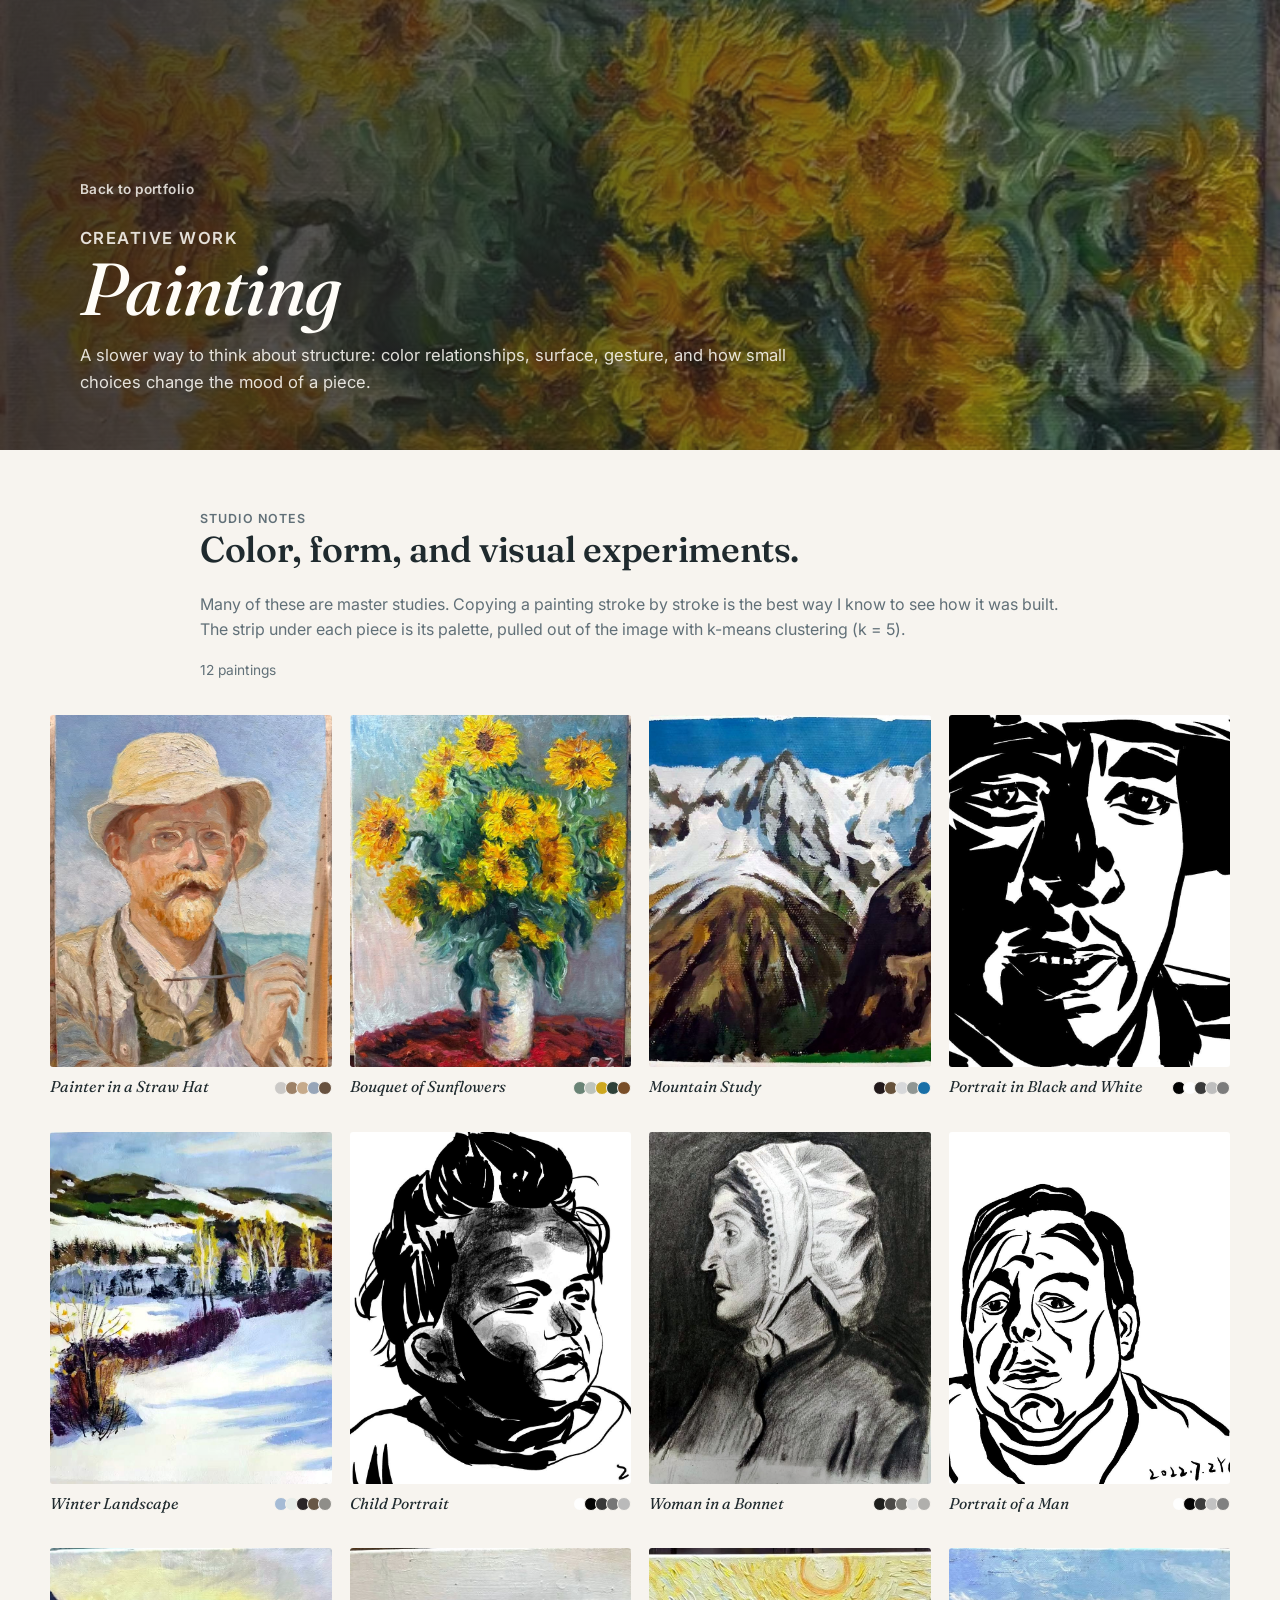
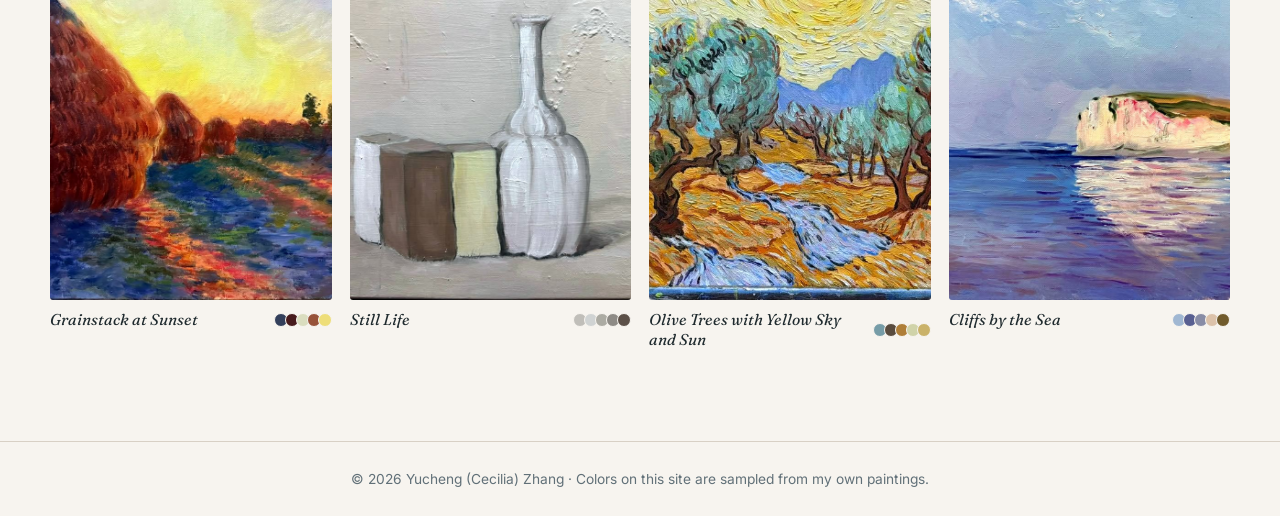
==== commit f24de030: "update" ====
--- a/painting/index.html
+++ b/painting/index.html
@@ -6,6 +6,18 @@
     <meta name="viewport" content="width=device-width, initial-scale=1.0">
     <title>Painting | Yucheng (Cecilia) Zhang</title>
     <meta name="description" content="Painting gallery for Yucheng (Cecilia) Zhang: oil and acrylic studies.">
+    <link rel="icon" type="image/png" sizes="32x32" href="../imgs/favicon-32.png">
+    <link rel="apple-touch-icon" href="../imgs/apple-touch-icon.png">
+    <meta name="theme-color" content="#f7f4ef">
+    <meta property="og:type" content="website">
+    <meta property="og:title" content="Painting | Yucheng (Cecilia) Zhang">
+    <meta property="og:description" content="AI/ML engineer and M.S. CS student at Northwestern who likes problems that push back. Machine learning research, engineering, painting, and photography.">
+    <meta property="og:url" content="https://yuchengzhang-portfolio.vercel.app/painting/">
+    <meta property="og:image" content="https://yuchengzhang-portfolio.vercel.app/imgs/og-image.jpg">
+    <meta property="og:image:width" content="1200">
+    <meta property="og:image:height" content="630">
+    <meta name="twitter:card" content="summary_large_image">
+    <meta name="twitter:image" content="https://yuchengzhang-portfolio.vercel.app/imgs/og-image.jpg">
     <link rel="preconnect" href="https://fonts.googleapis.com">
     <link rel="preconnect" href="https://fonts.gstatic.com" crossorigin>
     <link href="https://fonts.googleapis.com/css2?family=Fraunces:ital,opsz,wght@0,9..144,300..600;1,9..144,400..560&family=Inter:wght@400;500;600;700&display=swap" rel="stylesheet">
@@ -105,7 +117,7 @@
     </div>
 
     <footer>
-        <p>2026 Yucheng (Cecilia) Zhang</p>
+        <p>&copy; 2026 Yucheng (Cecilia) Zhang &middot; Colors on this site are sampled from my own paintings.</p>
     </footer>
 
     <script>
--- a/css/styles.css
+++ b/css/styles.css
@@ -7,10 +7,12 @@
   --ink: #1f2a2e;
   --muted: #617078;
   --line: #d8d0c5;
-  --teal: #1f766d;
-  --blue: #2f5f8f;
-  --clay: #a85f42;
-  --gold: #b18434;
+  /* Palette pulled from my own paintings (k-means, see tmp/palette_kmeans.py):
+     sunflower ochre (Monet study), haystack sienna, deep stem green. */
+  --accent: #8a5418;
+  --sienna: #975239;
+  --sunflower: #cea81f;
+  --stem: #2d4038;
   --shadow: 0 10px 28px rgba(31, 42, 46, 0.08);
   --shadow-hover: 0 16px 36px rgba(31, 42, 46, 0.14);
   --font-display: "Fraunces", "Iowan Old Style", ui-serif, Georgia, serif;
@@ -41,12 +43,12 @@
 }
 
 a {
-  color: var(--blue);
+  color: var(--accent);
   text-decoration: none;
 }
 
 a:hover {
-  color: var(--teal);
+  color: var(--sienna);
   text-decoration: underline;
 }
 
@@ -154,8 +156,7 @@
 }
 
 .hero-actions,
-.resume-grid,
-.contact-section p:last-child {
+.resume-grid {
   display: flex;
   flex-wrap: wrap;
   gap: 12px;
@@ -189,8 +190,8 @@
 
 .button.primary,
 .resume-grid a:first-child {
-  border-color: var(--teal);
-  background: var(--teal);
+  border-color: var(--accent);
+  background: var(--accent);
   color: #fffdf8;
 }
 
@@ -234,8 +235,8 @@
 }
 
 nav a:hover {
-  color: var(--teal);
-  background: rgba(31, 118, 109, 0.08);
+  color: var(--accent);
+  background: rgba(206, 168, 31, 0.12);
   text-decoration: none;
 }
 
@@ -271,7 +272,7 @@
 .signal-list p {
   margin: 0;
   padding: 14px 16px;
-  border-left: 2px solid var(--teal);
+  border-left: 2px solid var(--sunflower);
   background: rgba(255, 253, 248, 0.6);
 }
 
@@ -322,7 +323,7 @@
 }
 
 li::marker {
-  color: var(--teal);
+  color: var(--sunflower);
 }
 
 .more-list {
@@ -424,17 +425,30 @@
 }
 
 .contact-section {
-  padding-bottom: 64px;
-}
-
-.contact-section p {
-  margin-bottom: 12px;
-}
-
-.contact-section p:last-child a {
-  padding-right: 16px;
-  font-weight: 600;
-}
+  padding-bottom: 72px;
+  text-align: center;
+}
+
+.contact-section h2 {
+  max-width: 720px;
+  margin-left: auto;
+  margin-right: auto;
+}
+
+.contact-email {
+  display: inline-block;
+  font-family: var(--font-display);
+  font-style: italic;
+  font-size: clamp(1.2rem, 2.4vw, 1.6rem);
+  border-bottom: 1px solid var(--sunflower);
+}
+
+.contact-email:hover {
+  text-decoration: none;
+  border-bottom-color: var(--sienna);
+}
+
+
 
 footer {
   padding: 26px;
@@ -550,6 +564,89 @@
   .photo-grid {
     grid-template-columns: repeat(2, minmax(0, 1fr));
     gap: 8px;
+  }
+}
+
+/* Painting grid: image, title, k-means palette strip */
+.art-grid {
+  width: min(1180px, calc(100% - 32px));
+  margin: 8px auto 90px;
+  display: grid;
+  grid-template-columns: repeat(auto-fill, minmax(240px, 1fr));
+  gap: 34px 18px;
+}
+
+.art {
+  margin: 0;
+}
+
+.art-frame {
+  overflow: hidden;
+  border-radius: var(--radius);
+  background: var(--surface-2);
+  aspect-ratio: 4 / 5;
+  cursor: zoom-in;
+}
+
+.art-frame img {
+  width: 100%;
+  height: 100%;
+  object-fit: cover;
+  transition: transform 0.5s ease;
+}
+
+.art:hover .art-frame img {
+  transform: scale(1.04);
+}
+
+.art figcaption {
+  display: flex;
+  justify-content: space-between;
+  align-items: center;
+  gap: 12px;
+  padding-top: 10px;
+}
+
+.art-title {
+  font-family: var(--font-display);
+  font-style: italic;
+  font-size: 0.98rem;
+  line-height: 1.3;
+}
+
+.swatches {
+  display: inline-flex;
+  flex-shrink: 0;
+  padding-left: 3px;
+}
+
+.swatches i {
+  width: 14px;
+  height: 14px;
+  border-radius: 999px;
+  margin-left: -3px;
+  border: 1.5px solid var(--paper);
+}
+
+@media (max-width: 560px) {
+  .art-grid {
+    grid-template-columns: repeat(2, minmax(0, 1fr));
+    gap: 22px 10px;
+  }
+
+  .art figcaption {
+    flex-direction: column;
+    align-items: flex-start;
+    gap: 6px;
+  }
+
+  .art-title {
+    font-size: 0.86rem;
+  }
+
+  .swatches i {
+    width: 11px;
+    height: 11px;
   }
 }
 
@@ -569,9 +666,68 @@
   display: flex;
 }
 
+.lightbox-figure {
+  margin: 0;
+  display: flex;
+  flex-direction: column;
+  align-items: center;
+  max-width: 100%;
+}
+
+.lightbox-caption {
+  width: min(640px, 100%);
+  padding-top: 16px;
+  color: #fffdf8;
+  text-align: center;
+}
+
+.lightbox-caption p {
+  margin: 0;
+}
+
+.lb-title {
+  font-family: var(--font-display);
+  font-style: italic;
+  font-size: 1.2rem;
+}
+
+.lightbox-caption .lb-meta {
+  margin-top: 2px;
+  color: rgba(255, 253, 248, 0.62);
+  font-size: 0.78rem;
+  letter-spacing: 0.08em;
+  text-transform: uppercase;
+}
+
+.lightbox-caption .lb-note {
+  margin-top: 10px;
+  color: rgba(255, 253, 248, 0.86);
+  font-size: 0.95rem;
+}
+
+.lb-palette {
+  display: flex;
+  justify-content: center;
+  align-items: center;
+  gap: 12px;
+  margin-top: 12px;
+}
+
+.lb-palette .swatches i {
+  width: 18px;
+  height: 18px;
+  border-color: rgba(15, 19, 21, 0.94);
+}
+
+.lb-kmeans {
+  color: rgba(255, 253, 248, 0.5);
+  font-size: 0.72rem;
+  letter-spacing: 0.06em;
+}
+
 .lightbox img {
   max-width: 100%;
-  max-height: 88vh;
+  max-height: 70vh;
   border-radius: 2px;
   box-shadow: 0 30px 70px rgba(0, 0, 0, 0.5);
 }
@@ -673,6 +829,17 @@
     height: 112px;
   }
 
+  .hero-actions {
+    display: grid;
+    grid-template-columns: repeat(2, minmax(0, 1fr));
+    gap: 8px;
+  }
+
+  .hero-actions .button.primary {
+    grid-column: 1 / -1;
+    order: -1;
+  }
+
   h1 {
     font-size: clamp(2.3rem, 14vw, 3.6rem);
   }
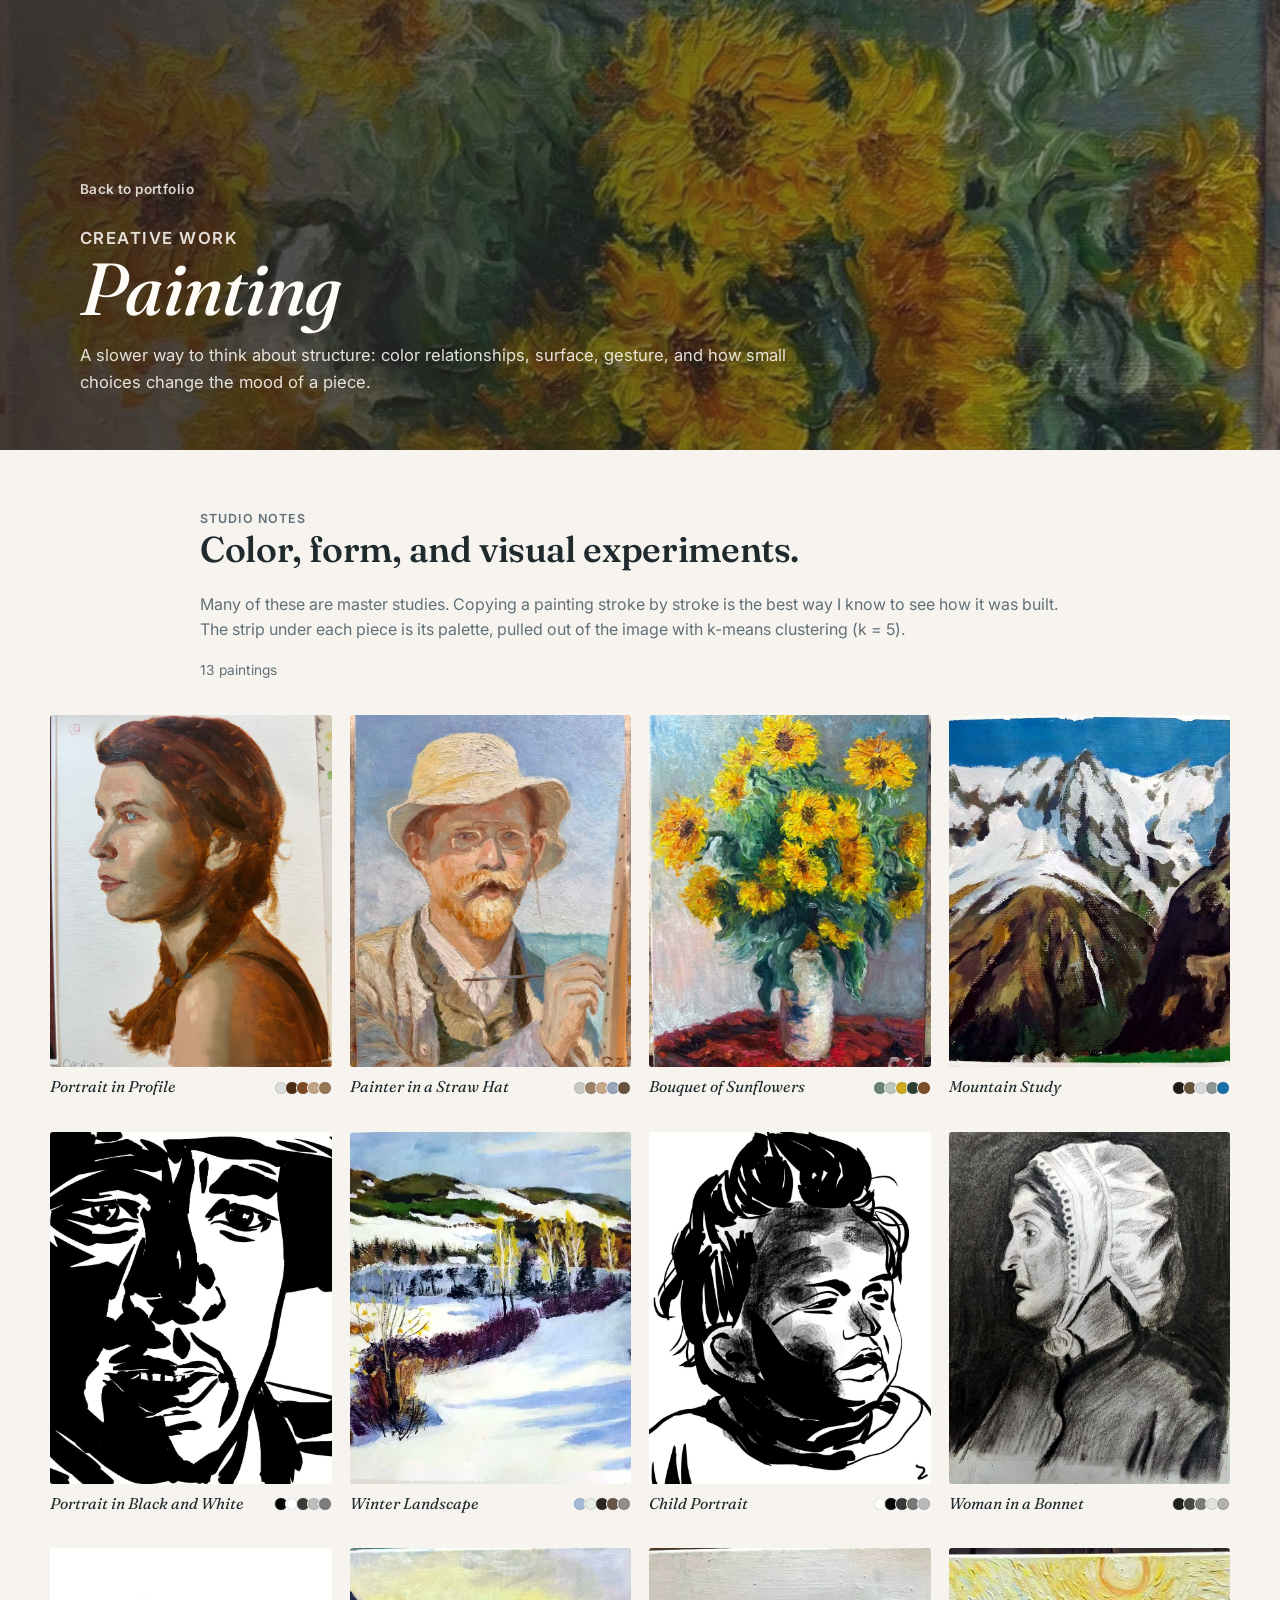
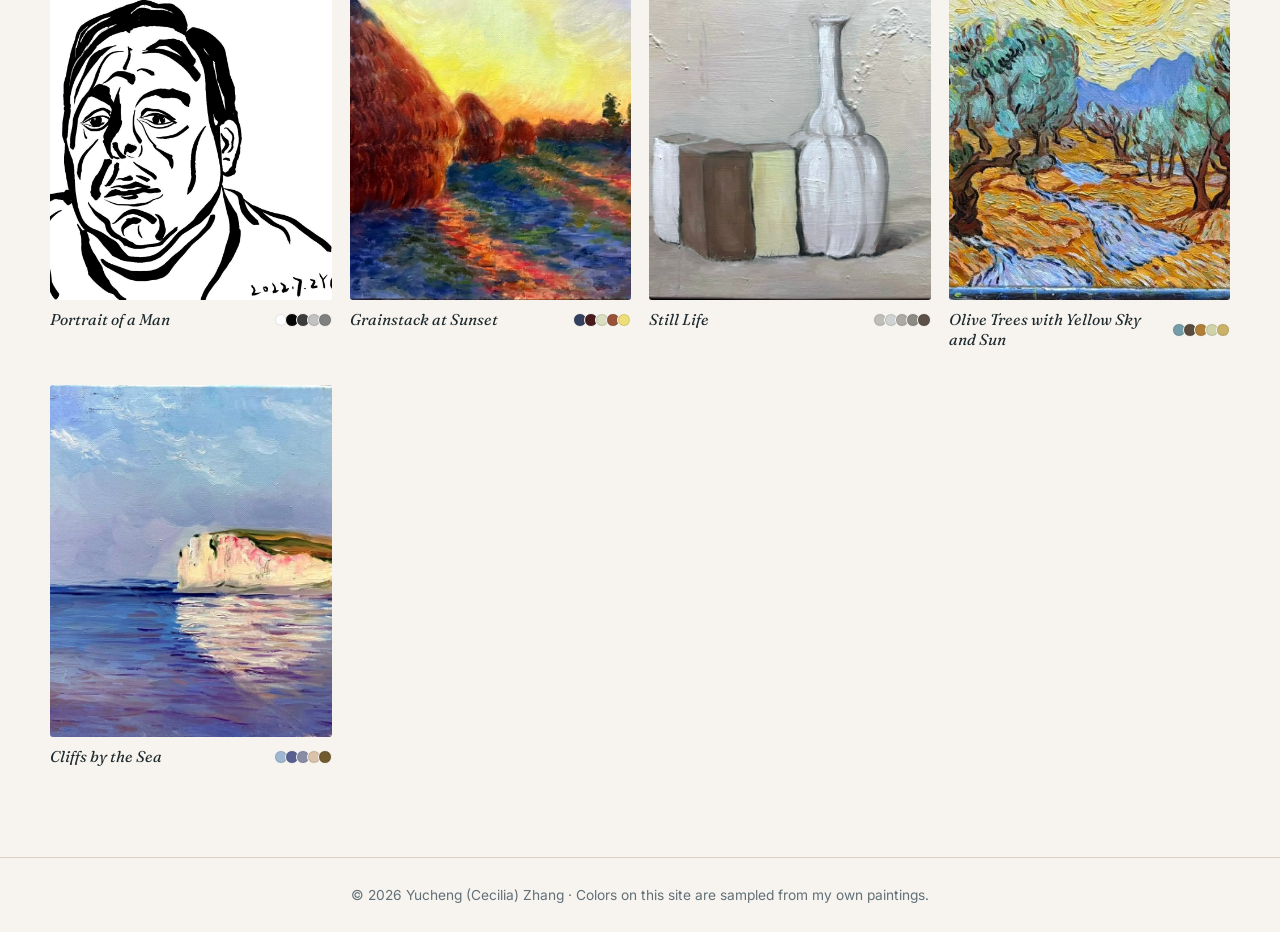
==== commit 5e450f4a: "2026-11-add" ====
--- a/painting/index.html
+++ b/painting/index.html
@@ -46,10 +46,14 @@
                 I know to see how it was built. The strip under each piece is its palette, pulled out
                 of the image with k-means clustering (k = 5).
             </p>
-            <p class="gallery-count">12 paintings</p>
+            <p class="gallery-count">13 paintings</p>
         </section>
 
         <section class="art-grid" aria-label="Painting">
+            <figure class="art" data-title="Portrait in Profile" data-meta="Portrait study · Oil" data-note="" data-palette="#dcdedb #4e2a13 #7e4821 #c2a487 #977554">
+                <div class="art-frame"><img src="painting-12.jpg" alt="Portrait in Profile, Portrait study · Oil" loading="lazy" width="1200" height="1600"></div>
+                <figcaption><span class="art-title">Portrait in Profile</span><span class="swatches" aria-hidden="true"><i style="background:#dcdedb" title="#dcdedb"></i><i style="background:#4e2a13" title="#4e2a13"></i><i style="background:#7e4821" title="#7e4821"></i><i style="background:#c2a487" title="#c2a487"></i><i style="background:#977554" title="#977554"></i></span></figcaption>
+            </figure>
             <figure class="art" data-title="Painter in a Straw Hat" data-meta="Portrait study · Oil" data-note="" data-palette="#cbc9c7 #9d8167 #c6aa8b #97a5b8 #685240">
                 <div class="art-frame"><img src="self-protrait.jpeg" alt="Painter in a Straw Hat, Portrait study · Oil" loading="lazy" width="768" height="1024"></div>
                 <figcaption><span class="art-title">Painter in a Straw Hat</span><span class="swatches" aria-hidden="true"><i style="background:#cbc9c7" title="#cbc9c7"></i><i style="background:#9d8167" title="#9d8167"></i><i style="background:#c6aa8b" title="#c6aa8b"></i><i style="background:#97a5b8" title="#97a5b8"></i><i style="background:#685240" title="#685240"></i></span></figcaption>
--- a/css/styles.css
+++ b/css/styles.css
@@ -148,6 +148,10 @@
   letter-spacing: 0;
 }
 
+.hero h1 {
+  margin-bottom: 30px;
+}
+
 .hero-copy {
   max-width: 700px;
   margin-bottom: 26px;
@@ -296,6 +300,8 @@
   display: grid;
   grid-template-columns: minmax(0, 1fr) minmax(280px, 0.78fr);
   column-gap: 28px;
+  grid-template-rows: auto auto auto 1fr;
+  align-items: start;
   border-color: var(--ink);
   border-width: 1px;
 }
@@ -307,6 +313,11 @@
   grid-column: 1;
 }
 
+.work-card.featured > a {
+  justify-self: start;
+  align-self: start;
+}
+
 .work-card.featured ul {
   grid-column: 2;
   grid-row: 2 / span 3;
@@ -324,6 +335,60 @@
 
 li::marker {
   color: var(--sunflower);
+}
+
+/* Research section */
+.research-list {
+  display: grid;
+  gap: 18px;
+}
+
+.card-tools {
+  grid-column: 1;
+  align-self: start;
+  color: var(--muted);
+  font-size: 0.82rem;
+  font-weight: 600;
+  letter-spacing: 0.04em;
+}
+
+.pub-block {
+  margin-top: 46px;
+}
+
+.pub-block h3 {
+  font-size: 1.3rem;
+  margin-bottom: 14px;
+}
+
+.pub-list {
+  margin: 0;
+  padding-left: 22px;
+  display: grid;
+  gap: 10px;
+}
+
+.pub-list li {
+  margin: 0;
+  color: var(--muted);
+  font-size: 0.93rem;
+}
+
+.pub-list li::marker {
+  color: var(--accent);
+  font-weight: 600;
+}
+
+.pub-list strong {
+  color: var(--ink);
+  text-decoration: underline;
+  text-decoration-color: var(--sunflower);
+  text-underline-offset: 3px;
+}
+
+.pub-list a {
+  font-weight: 600;
+  white-space: nowrap;
 }
 
 .more-list {
@@ -399,6 +464,14 @@
     url("../painting/painting-01.jpg") center 30% / cover no-repeat;
 }
 
+.creative-aside {
+  margin: 22px 0 0;
+  color: var(--muted);
+  font-family: var(--font-display);
+  font-style: italic;
+  font-size: 1.05rem;
+}
+
 .creative-card span {
   font-family: var(--font-body);
   font-size: 0.78rem;
@@ -433,6 +506,12 @@
   max-width: 720px;
   margin-left: auto;
   margin-right: auto;
+}
+
+.contact-note {
+  max-width: 620px;
+  margin: 0 auto 22px;
+  color: var(--muted);
 }
 
 .contact-email {
@@ -626,6 +705,7 @@
   border-radius: 999px;
   margin-left: -3px;
   border: 1.5px solid var(--paper);
+  box-shadow: inset 0 0 0 1px rgba(31, 42, 46, 0.14);
 }
 
 @media (max-width: 560px) {
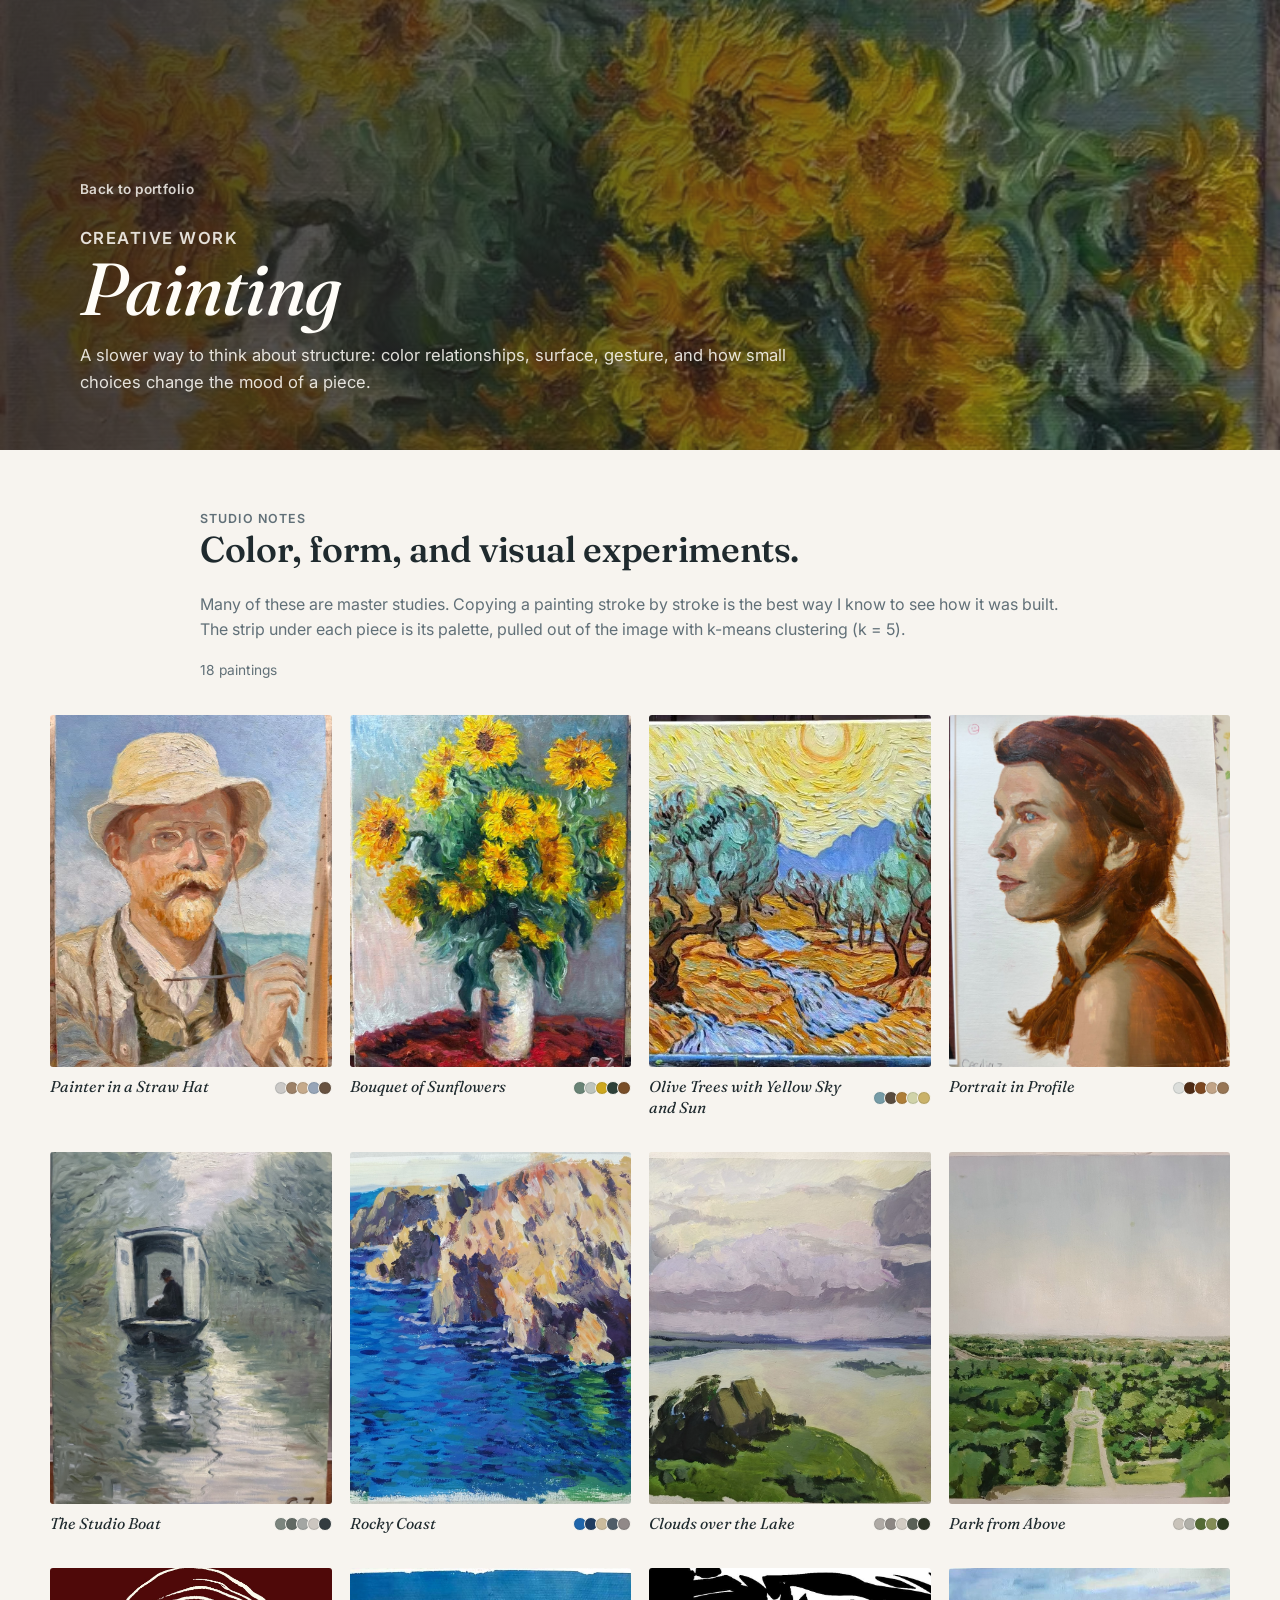
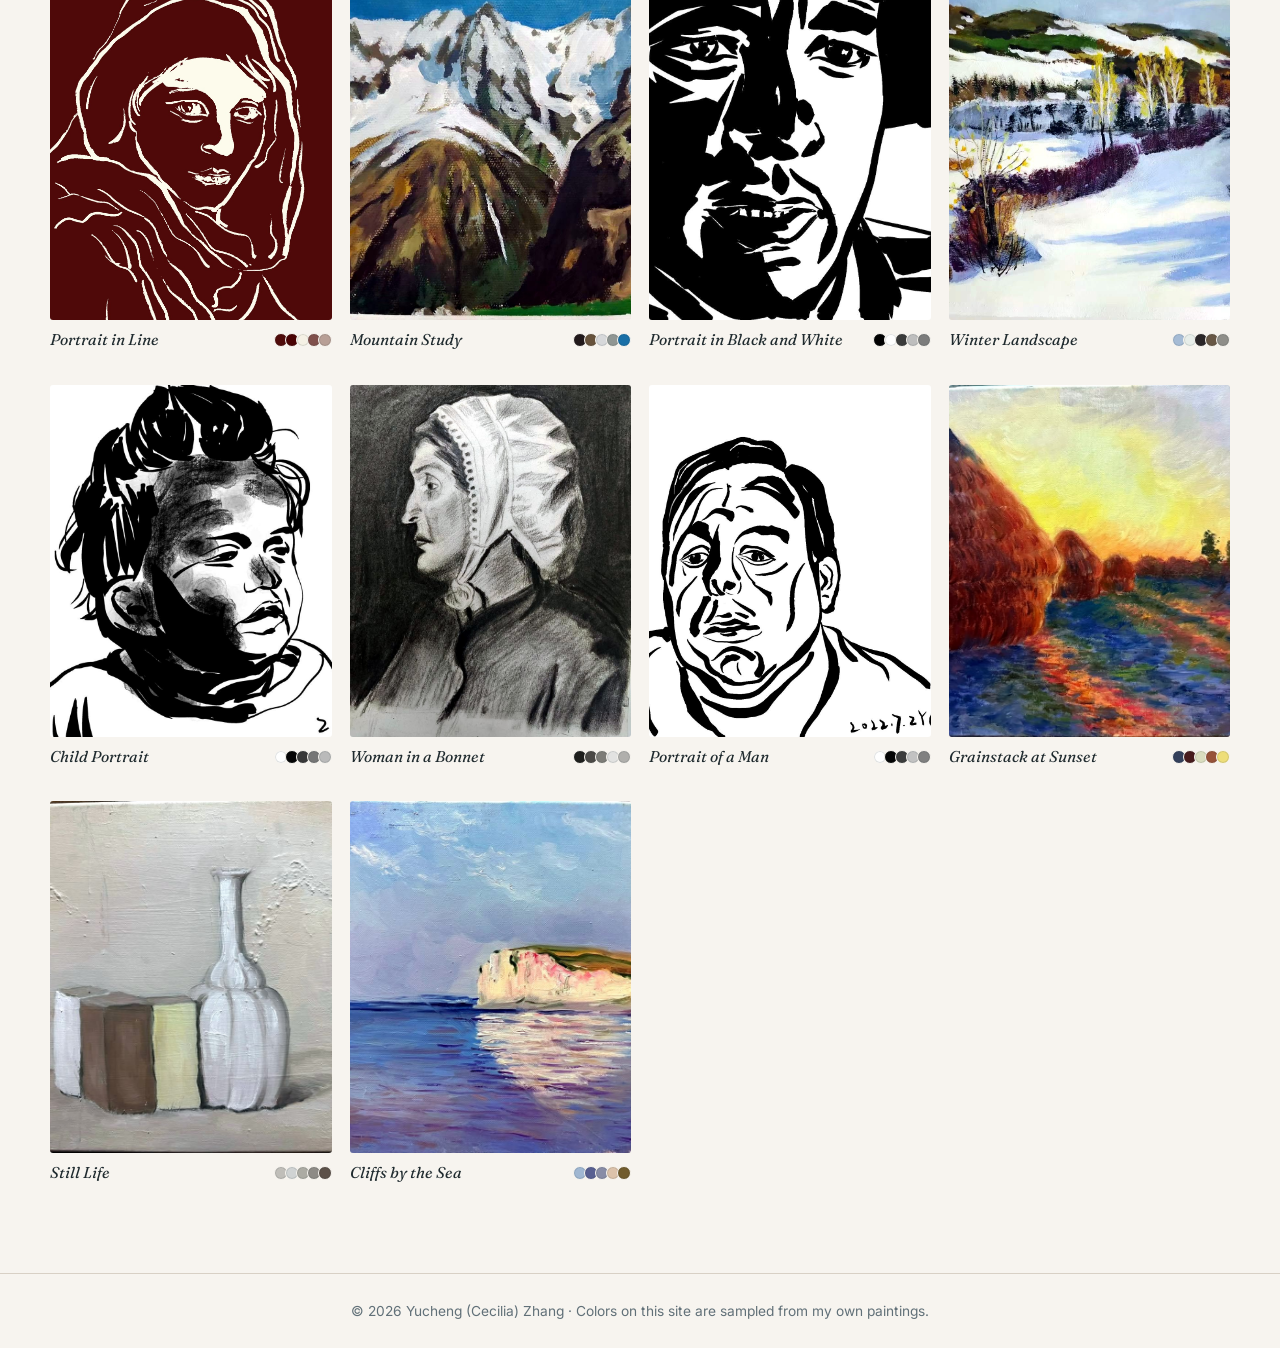
==== commit 08dd05df: "2026-11-add" ====
--- a/painting/index.html
+++ b/painting/index.html
@@ -46,21 +46,45 @@
                 I know to see how it was built. The strip under each piece is its palette, pulled out
                 of the image with k-means clustering (k = 5).
             </p>
-            <p class="gallery-count">13 paintings</p>
+            <p class="gallery-count">18 paintings</p>
         </section>
 
         <section class="art-grid" aria-label="Painting">
+            <figure class="art" data-title="Painter in a Straw Hat" data-meta="Portrait study · Oil" data-note="" data-palette="#cbc9c7 #9d8167 #c6aa8b #97a5b8 #685240">
+                <div class="art-frame"><img src="self-protrait.jpeg" alt="Painter in a Straw Hat, Portrait study · Oil" loading="lazy" width="768" height="1024"></div>
+                <figcaption><span class="art-title">Painter in a Straw Hat</span><span class="swatches" aria-hidden="true"><i style="background:#cbc9c7" title="#cbc9c7"></i><i style="background:#9d8167" title="#9d8167"></i><i style="background:#c6aa8b" title="#c6aa8b"></i><i style="background:#97a5b8" title="#97a5b8"></i><i style="background:#685240" title="#685240"></i></span></figcaption>
+            </figure>
+            <figure class="art" data-title="Bouquet of Sunflowers" data-meta="Study after Claude Monet · Oil" data-note="The petals only glow because everything around them stays cool and quiet." data-palette="#698375 #bdc4bd #cea81f #2d4038 #794e28">
+                <div class="art-frame"><img src="painting-01.jpg" alt="Bouquet of Sunflowers, Study after Claude Monet · Oil" loading="lazy" width="768" height="1024"></div>
+                <figcaption><span class="art-title">Bouquet of Sunflowers</span><span class="swatches" aria-hidden="true"><i style="background:#698375" title="#698375"></i><i style="background:#bdc4bd" title="#bdc4bd"></i><i style="background:#cea81f" title="#cea81f"></i><i style="background:#2d4038" title="#2d4038"></i><i style="background:#794e28" title="#794e28"></i></span></figcaption>
+            </figure>
+            <figure class="art" data-title="Olive Trees with Yellow Sky and Sun" data-meta="Study after Vincent van Gogh · Oil" data-note="Following his brush direction is how you start to see the wind." data-palette="#769ca7 #594b3e #af7e38 #d0d3a9 #cab269">
+                <div class="art-frame"><img src="painting-10.jpg" alt="Olive Trees with Yellow Sky and Sun, Study after Vincent van Gogh · Oil" loading="lazy" width="1289" height="974"></div>
+                <figcaption><span class="art-title">Olive Trees with Yellow Sky and Sun</span><span class="swatches" aria-hidden="true"><i style="background:#769ca7" title="#769ca7"></i><i style="background:#594b3e" title="#594b3e"></i><i style="background:#af7e38" title="#af7e38"></i><i style="background:#d0d3a9" title="#d0d3a9"></i><i style="background:#cab269" title="#cab269"></i></span></figcaption>
+            </figure>
             <figure class="art" data-title="Portrait in Profile" data-meta="Portrait study · Oil" data-note="" data-palette="#dcdedb #4e2a13 #7e4821 #c2a487 #977554">
                 <div class="art-frame"><img src="painting-12.jpg" alt="Portrait in Profile, Portrait study · Oil" loading="lazy" width="1200" height="1600"></div>
                 <figcaption><span class="art-title">Portrait in Profile</span><span class="swatches" aria-hidden="true"><i style="background:#dcdedb" title="#dcdedb"></i><i style="background:#4e2a13" title="#4e2a13"></i><i style="background:#7e4821" title="#7e4821"></i><i style="background:#c2a487" title="#c2a487"></i><i style="background:#977554" title="#977554"></i></span></figcaption>
             </figure>
-            <figure class="art" data-title="Painter in a Straw Hat" data-meta="Portrait study · Oil" data-note="" data-palette="#cbc9c7 #9d8167 #c6aa8b #97a5b8 #685240">
-                <div class="art-frame"><img src="self-protrait.jpeg" alt="Painter in a Straw Hat, Portrait study · Oil" loading="lazy" width="768" height="1024"></div>
-                <figcaption><span class="art-title">Painter in a Straw Hat</span><span class="swatches" aria-hidden="true"><i style="background:#cbc9c7" title="#cbc9c7"></i><i style="background:#9d8167" title="#9d8167"></i><i style="background:#c6aa8b" title="#c6aa8b"></i><i style="background:#97a5b8" title="#97a5b8"></i><i style="background:#685240" title="#685240"></i></span></figcaption>
-            </figure>
-            <figure class="art" data-title="Bouquet of Sunflowers" data-meta="Study after Claude Monet · Oil" data-note="The petals only glow because everything around them stays cool and quiet." data-palette="#698375 #bdc4bd #cea81f #2d4038 #794e28">
-                <div class="art-frame"><img src="painting-01.jpg" alt="Bouquet of Sunflowers, Study after Claude Monet · Oil" loading="lazy" width="768" height="1024"></div>
-                <figcaption><span class="art-title">Bouquet of Sunflowers</span><span class="swatches" aria-hidden="true"><i style="background:#698375" title="#698375"></i><i style="background:#bdc4bd" title="#bdc4bd"></i><i style="background:#cea81f" title="#cea81f"></i><i style="background:#2d4038" title="#2d4038"></i><i style="background:#794e28" title="#794e28"></i></span></figcaption>
+            <figure class="art" data-title="The Studio Boat" data-meta="Study after Claude Monet · Oil" data-note="" data-palette="#7c857e #616963 #a3a6a3 #ccc6c0 #333c41">
+                <div class="art-frame"><img src="painting-17.jpg" alt="The Studio Boat, Study after Claude Monet · Oil" loading="lazy" width="1200" height="1600"></div>
+                <figcaption><span class="art-title">The Studio Boat</span><span class="swatches" aria-hidden="true"><i style="background:#7c857e" title="#7c857e"></i><i style="background:#616963" title="#616963"></i><i style="background:#a3a6a3" title="#a3a6a3"></i><i style="background:#ccc6c0" title="#ccc6c0"></i><i style="background:#333c41" title="#333c41"></i></span></figcaption>
+            </figure>
+            <figure class="art" data-title="Rocky Coast" data-meta="Landscape study" data-note="" data-palette="#1f66ac #1e3b60 #cbbb9c #505d68 #918988">
+                <div class="art-frame"><img src="painting-13.jpg" alt="Rocky Coast, Landscape study" loading="lazy" width="1600" height="1200"></div>
+                <figcaption><span class="art-title">Rocky Coast</span><span class="swatches" aria-hidden="true"><i style="background:#1f66ac" title="#1f66ac"></i><i style="background:#1e3b60" title="#1e3b60"></i><i style="background:#cbbb9c" title="#cbbb9c"></i><i style="background:#505d68" title="#505d68"></i><i style="background:#918988" title="#918988"></i></span></figcaption>
+            </figure>
+            <figure class="art" data-title="Clouds over the Lake" data-meta="Landscape study" data-note="" data-palette="#afaaa5 #8c8783 #d2ccc3 #5a6157 #2c3425">
+                <div class="art-frame"><img src="painting-14.jpg" alt="Clouds over the Lake, Landscape study" loading="lazy" width="1600" height="1140"></div>
+                <figcaption><span class="art-title">Clouds over the Lake</span><span class="swatches" aria-hidden="true"><i style="background:#afaaa5" title="#afaaa5"></i><i style="background:#8c8783" title="#8c8783"></i><i style="background:#d2ccc3" title="#d2ccc3"></i><i style="background:#5a6157" title="#5a6157"></i><i style="background:#2c3425" title="#2c3425"></i></span></figcaption>
+            </figure>
+            <figure class="art" data-title="Park from Above" data-meta="Landscape study" data-note="" data-palette="#c9c3ba #b1b0a9 #546a35 #848c56 #2c3b1f">
+                <div class="art-frame"><img src="painting-15.jpg" alt="Park from Above, Landscape study" loading="lazy" width="1600" height="1200"></div>
+                <figcaption><span class="art-title">Park from Above</span><span class="swatches" aria-hidden="true"><i style="background:#c9c3ba" title="#c9c3ba"></i><i style="background:#b1b0a9" title="#b1b0a9"></i><i style="background:#546a35" title="#546a35"></i><i style="background:#848c56" title="#848c56"></i><i style="background:#2c3b1f" title="#2c3b1f"></i></span></figcaption>
+            </figure>
+            <figure class="art" data-title="Portrait in Line" data-meta="Digital study, after a photograph by Steve McCurry" data-note="" data-palette="#500b0a #4a0203 #f5f1e5 #80504c #b89f96">
+                <div class="art-frame"><img src="painting-16.jpg" alt="Portrait in Line, Digital study, after a photograph by Steve McCurry" loading="lazy" width="1105" height="1600"></div>
+                <figcaption><span class="art-title">Portrait in Line</span><span class="swatches" aria-hidden="true"><i style="background:#500b0a" title="#500b0a"></i><i style="background:#4a0203" title="#4a0203"></i><i style="background:#f5f1e5" title="#f5f1e5"></i><i style="background:#80504c" title="#80504c"></i><i style="background:#b89f96" title="#b89f96"></i></span></figcaption>
             </figure>
             <figure class="art" data-title="Mountain Study" data-meta="Landscape · Oil" data-note="" data-palette="#21181a #67523b #d7d8da #909693 #196fa7">
                 <div class="art-frame"><img src="painting-02.jpg" alt="Mountain Study, Landscape · Oil" loading="lazy" width="1457" height="1080"></div>
@@ -93,10 +117,6 @@
             <figure class="art" data-title="Still Life" data-meta="Study after Giorgio Morandi · Oil" data-note="Almost no color, so every small shift in gray carries the whole painting." data-palette="#c0beb9 #d0d3d3 #acaba3 #8e8b86 #5c5048">
                 <div class="art-frame"><img src="painting-09.jpg" alt="Still Life, Study after Giorgio Morandi · Oil" loading="lazy" width="1024" height="768"></div>
                 <figcaption><span class="art-title">Still Life</span><span class="swatches" aria-hidden="true"><i style="background:#c0beb9" title="#c0beb9"></i><i style="background:#d0d3d3" title="#d0d3d3"></i><i style="background:#acaba3" title="#acaba3"></i><i style="background:#8e8b86" title="#8e8b86"></i><i style="background:#5c5048" title="#5c5048"></i></span></figcaption>
-            </figure>
-            <figure class="art" data-title="Olive Trees with Yellow Sky and Sun" data-meta="Study after Vincent van Gogh · Oil" data-note="Following his brush direction is how you start to see the wind." data-palette="#769ca7 #594b3e #af7e38 #d0d3a9 #cab269">
-                <div class="art-frame"><img src="painting-10.jpg" alt="Olive Trees with Yellow Sky and Sun, Study after Vincent van Gogh · Oil" loading="lazy" width="1289" height="974"></div>
-                <figcaption><span class="art-title">Olive Trees with Yellow Sky and Sun</span><span class="swatches" aria-hidden="true"><i style="background:#769ca7" title="#769ca7"></i><i style="background:#594b3e" title="#594b3e"></i><i style="background:#af7e38" title="#af7e38"></i><i style="background:#d0d3a9" title="#d0d3a9"></i><i style="background:#cab269" title="#cab269"></i></span></figcaption>
             </figure>
             <figure class="art" data-title="Cliffs by the Sea" data-meta="Study after Claude Monet · Oil" data-note="The reflection is the cliff again, broken into short horizontal strokes." data-palette="#a0b7d2 #585f91 #888ca6 #dcc2aa #715b2c">
                 <div class="art-frame"><img src="painting-11.jpg" alt="Cliffs by the Sea, Study after Claude Monet · Oil" loading="lazy" width="1024" height="768"></div>
--- a/css/styles.css
+++ b/css/styles.css
@@ -82,8 +82,8 @@
 }
 
 .profile-pic {
-  width: 140px;
-  height: 140px;
+  width: 180px;
+  height: 180px;
   border-radius: 999px;
   object-fit: cover;
   border: 2px solid rgba(255, 253, 248, 0.85);
@@ -905,8 +905,8 @@
   }
 
   .profile-pic {
-    width: 112px;
-    height: 112px;
+    width: 140px;
+    height: 140px;
   }
 
   .hero-actions {
